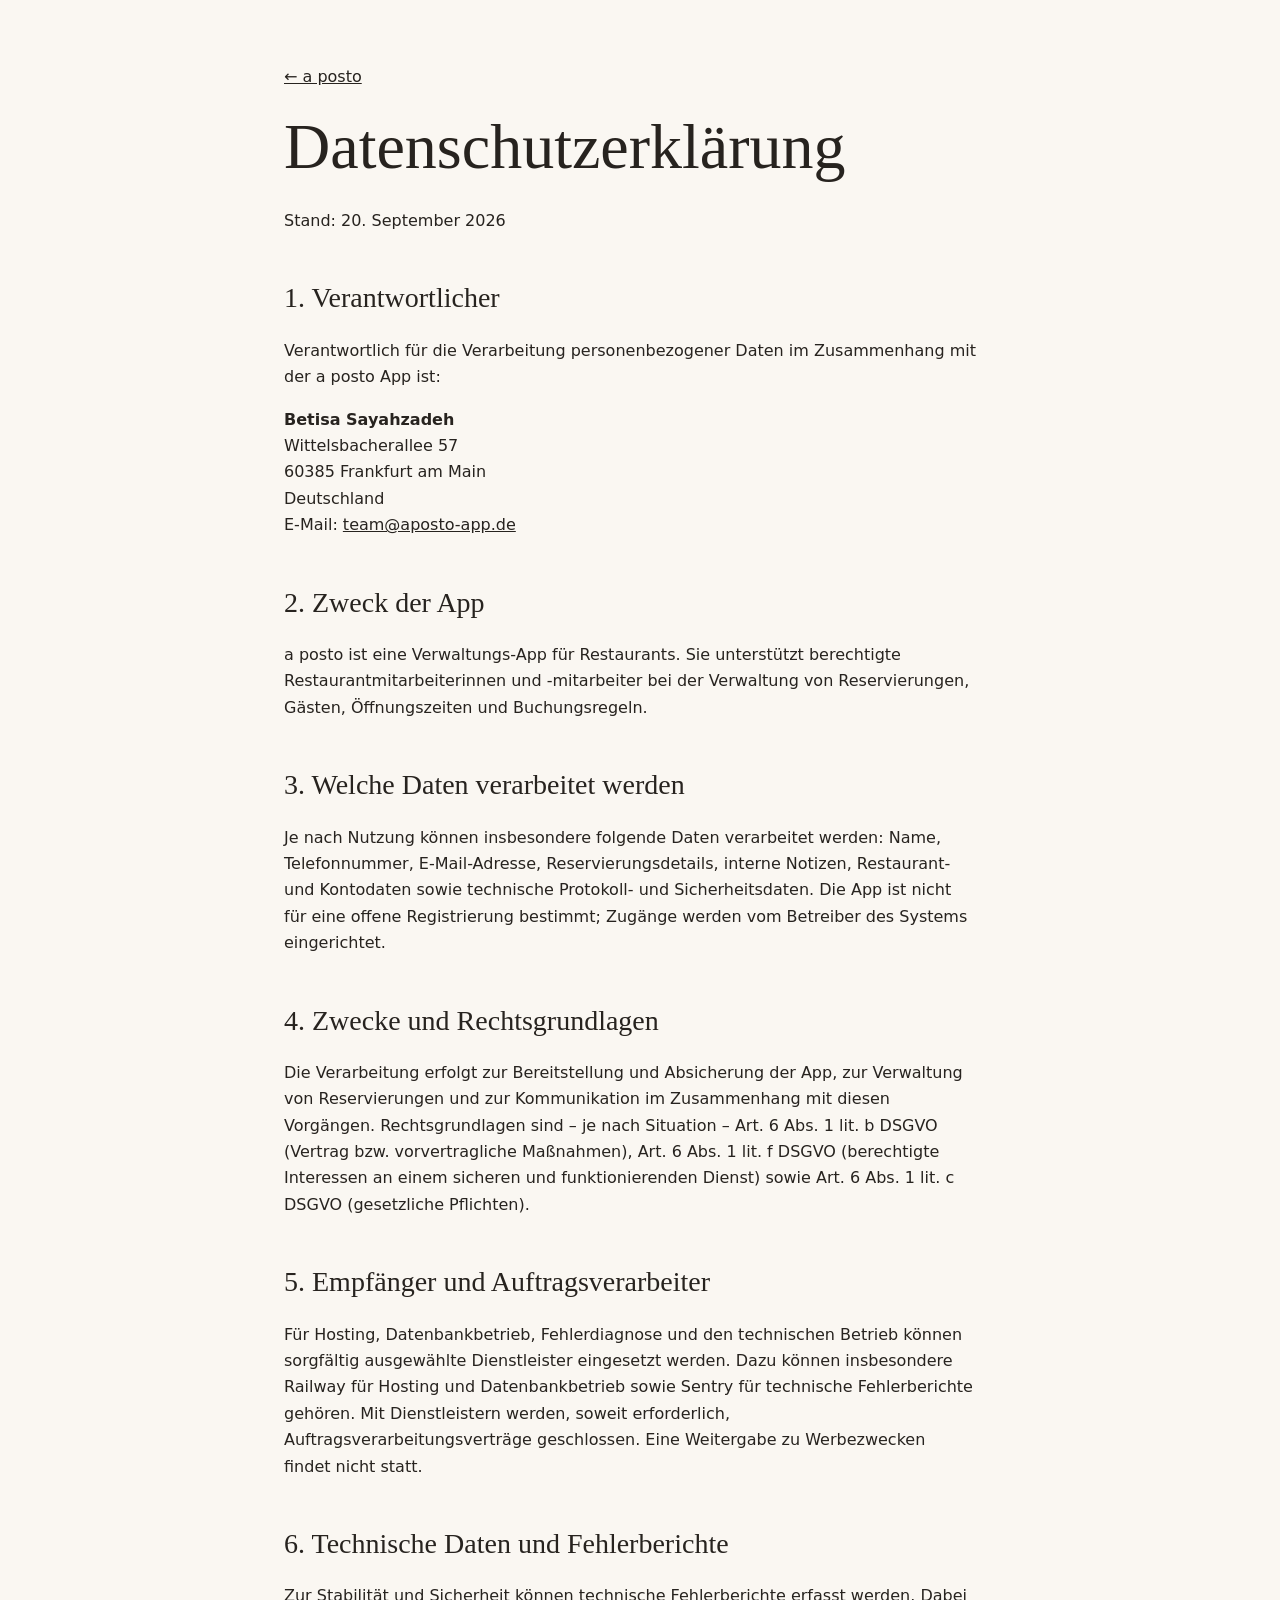
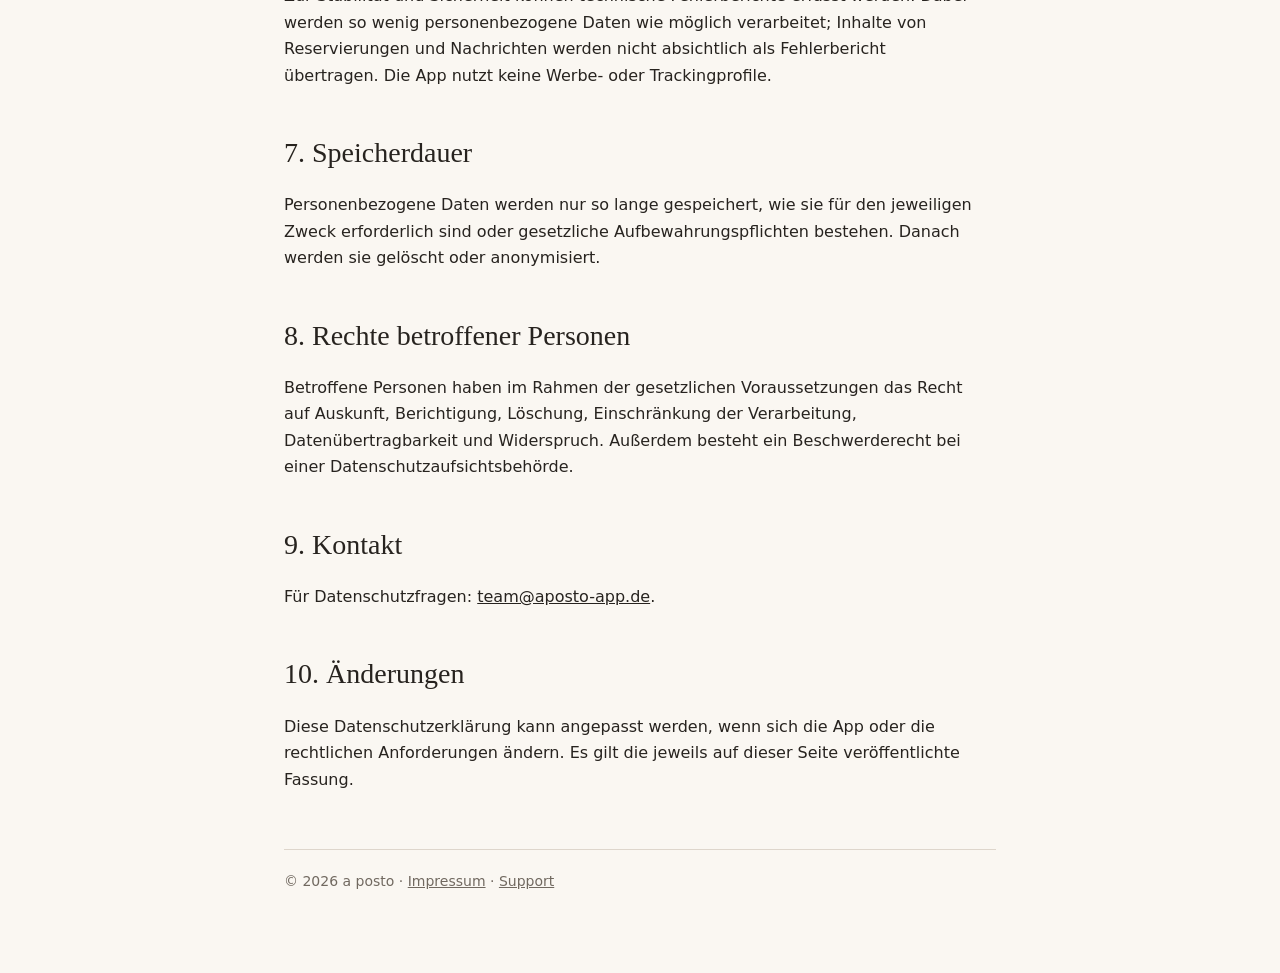
==== datenschutz.html @ 0df250d0 "Add legal pages for GitHub Pages" ====
<!doctype html>
<html lang="de"><head><meta charset="utf-8"><meta name="viewport" content="width=device-width, initial-scale=1"><title>Datenschutzerklärung – a posto</title><link rel="stylesheet" href="style.css"></head><body><main>
<p><a href="index.html">← a posto</a></p><h1>Datenschutzerklärung</h1>
<p>Stand: 20. September 2026</p>
<h2>1. Verantwortlicher</h2>
<p>Verantwortlich für die Verarbeitung personenbezogener Daten im Zusammenhang mit der a posto App ist:</p>
<p><strong>Betisa Sayahzadeh</strong><br>Wittelsbacherallee 57<br>60385 Frankfurt am Main<br>Deutschland<br>E-Mail: <a href="mailto:team@aposto-app.de">team@aposto-app.de</a></p>
<h2>2. Zweck der App</h2>
<p>a posto ist eine Verwaltungs-App für Restaurants. Sie unterstützt berechtigte Restaurantmitarbeiterinnen und -mitarbeiter bei der Verwaltung von Reservierungen, Gästen, Öffnungszeiten und Buchungsregeln.</p>
<h2>3. Welche Daten verarbeitet werden</h2>
<p>Je nach Nutzung können insbesondere folgende Daten verarbeitet werden: Name, Telefonnummer, E-Mail-Adresse, Reservierungsdetails, interne Notizen, Restaurant- und Kontodaten sowie technische Protokoll- und Sicherheitsdaten. Die App ist nicht für eine offene Registrierung bestimmt; Zugänge werden vom Betreiber des Systems eingerichtet.</p>
<h2>4. Zwecke und Rechtsgrundlagen</h2>
<p>Die Verarbeitung erfolgt zur Bereitstellung und Absicherung der App, zur Verwaltung von Reservierungen und zur Kommunikation im Zusammenhang mit diesen Vorgängen. Rechtsgrundlagen sind – je nach Situation – Art. 6 Abs. 1 lit. b DSGVO (Vertrag bzw. vorvertragliche Maßnahmen), Art. 6 Abs. 1 lit. f DSGVO (berechtigte Interessen an einem sicheren und funktionierenden Dienst) sowie Art. 6 Abs. 1 lit. c DSGVO (gesetzliche Pflichten).</p>
<h2>5. Empfänger und Auftragsverarbeiter</h2>
<p>Für Hosting, Datenbankbetrieb, Fehlerdiagnose und den technischen Betrieb können sorgfältig ausgewählte Dienstleister eingesetzt werden. Dazu können insbesondere Railway für Hosting und Datenbankbetrieb sowie Sentry für technische Fehlerberichte gehören. Mit Dienstleistern werden, soweit erforderlich, Auftragsverarbeitungsverträge geschlossen. Eine Weitergabe zu Werbezwecken findet nicht statt.</p>
<h2>6. Technische Daten und Fehlerberichte</h2>
<p>Zur Stabilität und Sicherheit können technische Fehlerberichte erfasst werden. Dabei werden so wenig personenbezogene Daten wie möglich verarbeitet; Inhalte von Reservierungen und Nachrichten werden nicht absichtlich als Fehlerbericht übertragen. Die App nutzt keine Werbe- oder Trackingprofile.</p>
<h2>7. Speicherdauer</h2>
<p>Personenbezogene Daten werden nur so lange gespeichert, wie sie für den jeweiligen Zweck erforderlich sind oder gesetzliche Aufbewahrungspflichten bestehen. Danach werden sie gelöscht oder anonymisiert.</p>
<h2>8. Rechte betroffener Personen</h2>
<p>Betroffene Personen haben im Rahmen der gesetzlichen Voraussetzungen das Recht auf Auskunft, Berichtigung, Löschung, Einschränkung der Verarbeitung, Datenübertragbarkeit und Widerspruch. Außerdem besteht ein Beschwerderecht bei einer Datenschutzaufsichtsbehörde.</p>
<h2>9. Kontakt</h2>
<p>Für Datenschutzfragen: <a href="mailto:team@aposto-app.de">team@aposto-app.de</a>.</p>
<h2>10. Änderungen</h2>
<p>Diese Datenschutzerklärung kann angepasst werden, wenn sich die App oder die rechtlichen Anforderungen ändern. Es gilt die jeweils auf dieser Seite veröffentlichte Fassung.</p>
<footer>© 2026 a posto · <a href="impressum.html">Impressum</a> · <a href="support.html">Support</a></footer>
</main></body></html>
---- style.css ----
:root { color-scheme: light; --ink:#27231f; --muted:#716960; --paper:#faf7f2; --line:#ded6cc; }
* { box-sizing:border-box; }
body { margin:0; background:var(--paper); color:var(--ink); font:16px/1.65 system-ui,-apple-system,BlinkMacSystemFont,"Segoe UI",sans-serif; }
main { max-width:760px; margin:0 auto; padding:48px 24px 80px; }
h1,h2 { font-family:Georgia,serif; font-weight:500; line-height:1.15; } h1 { font-size:clamp(38px,7vw,64px); margin:20px 0 24px; } h2 { font-size:28px; margin-top:48px; }
p { max-width:68ch; } a { color:inherit; } footer { border-top:1px solid var(--line); margin-top:56px; padding-top:20px; color:var(--muted); font-size:14px; }
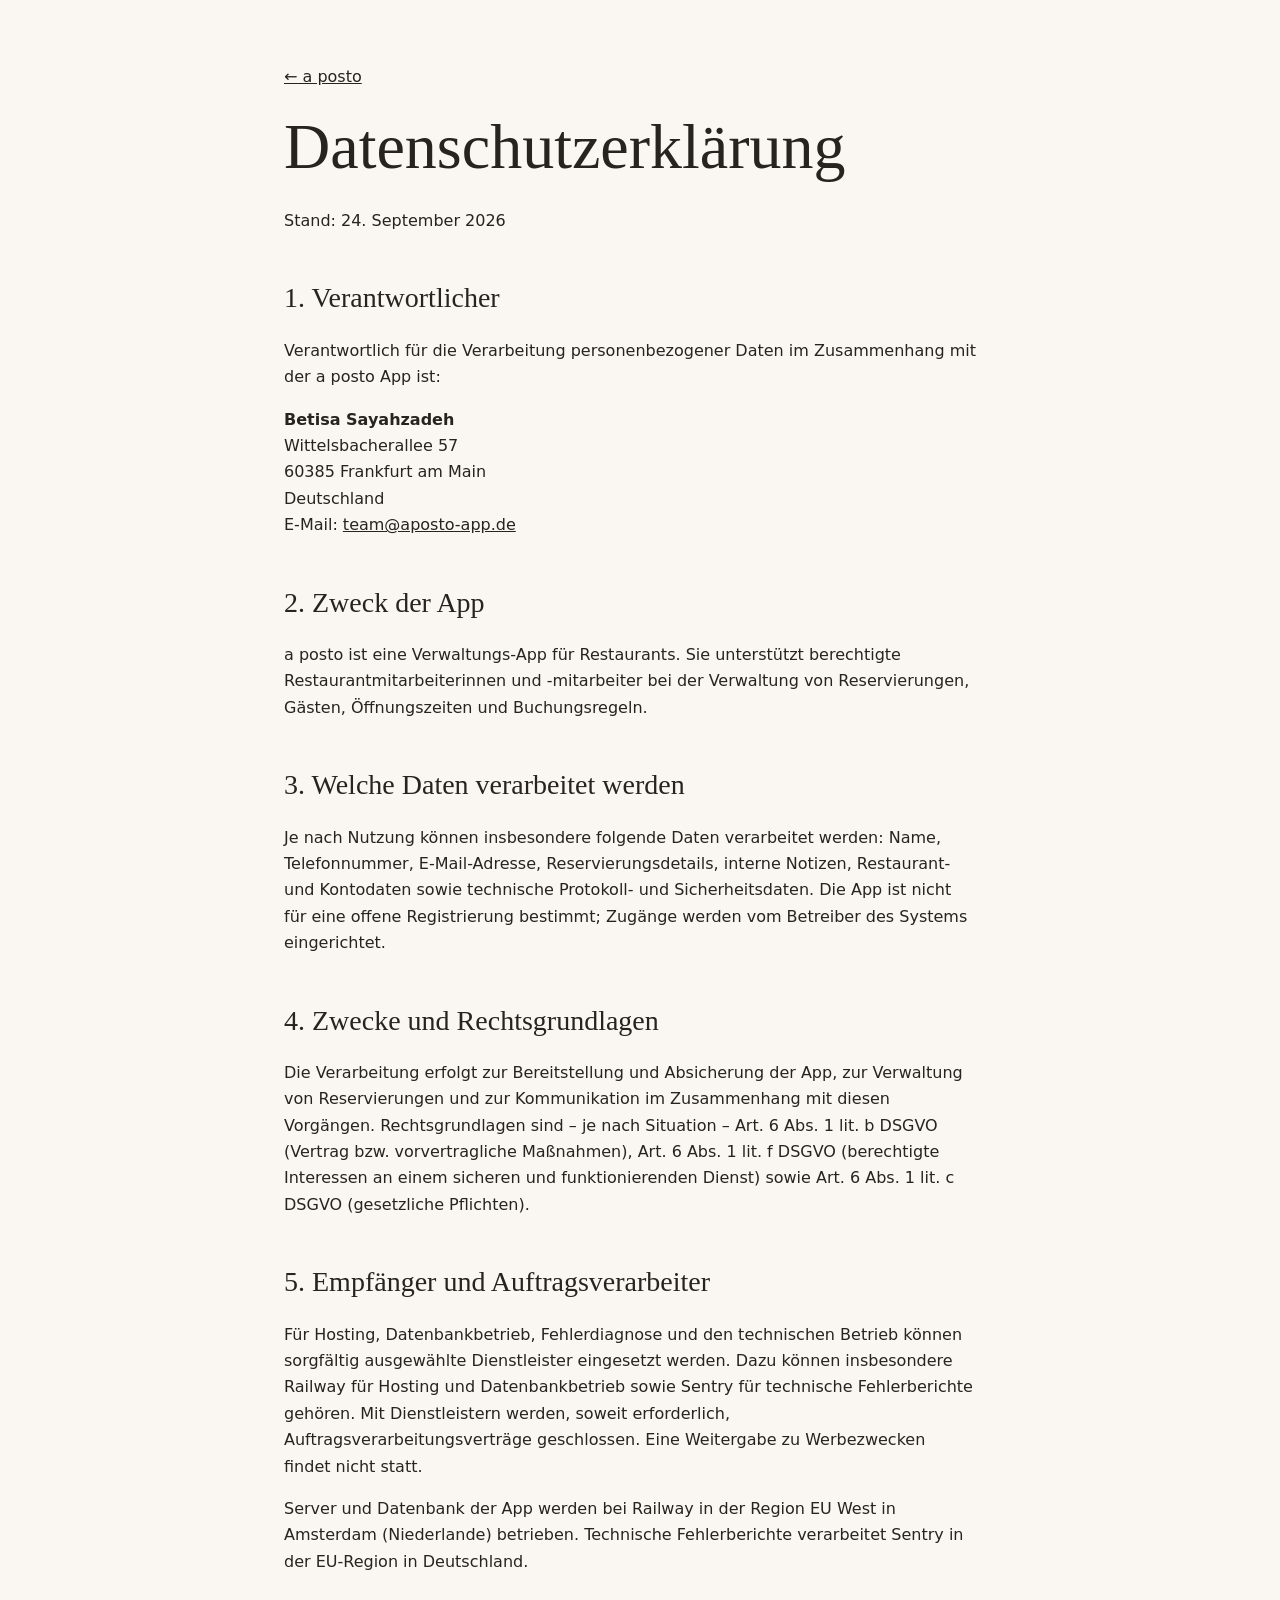
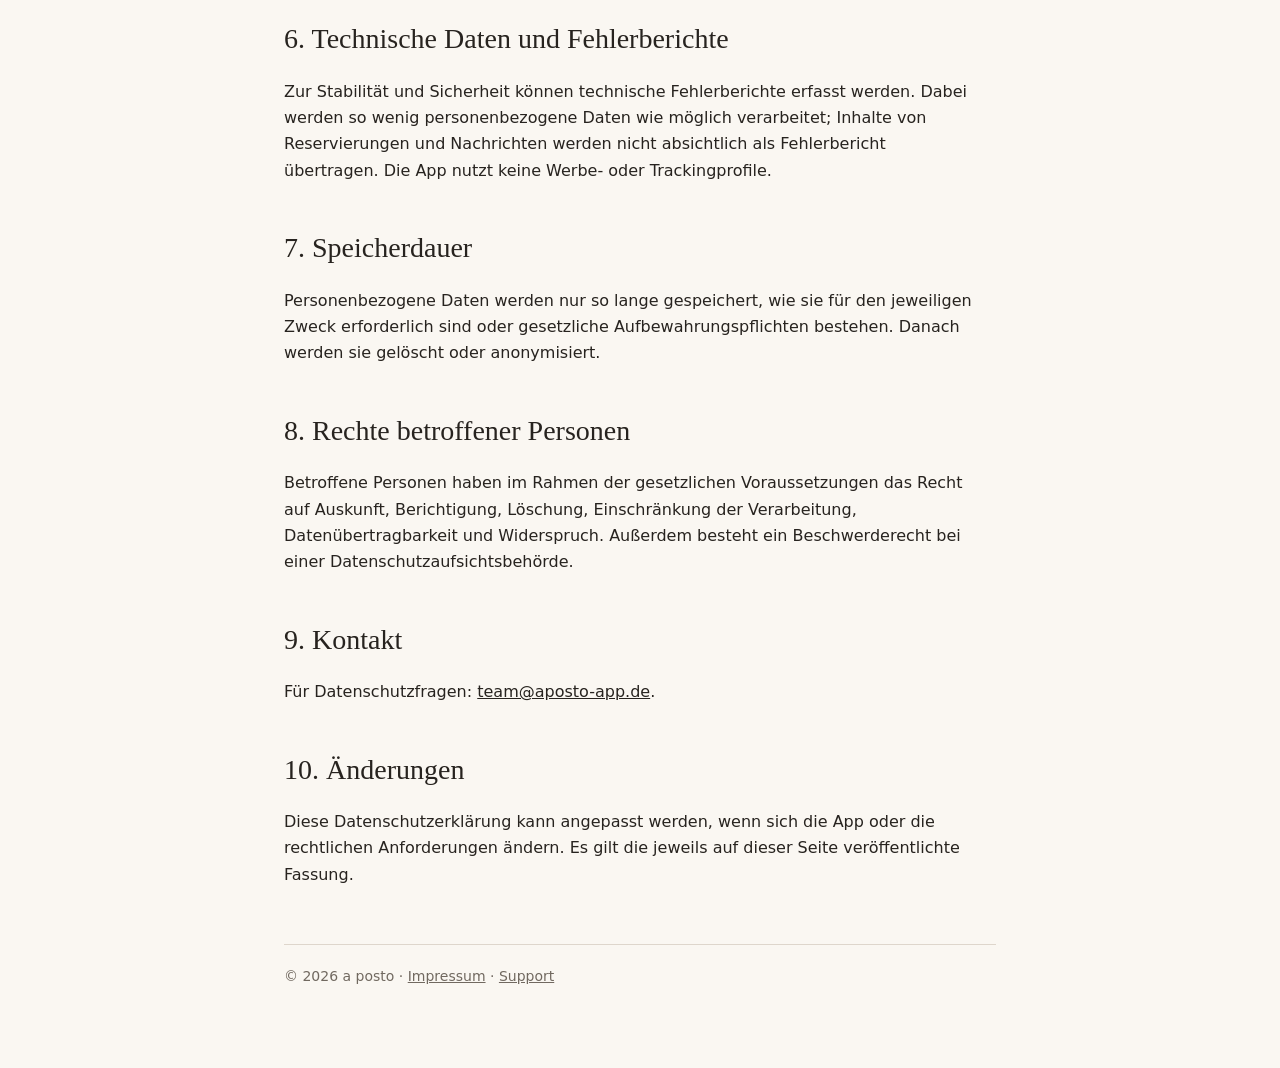
==== commit d618f6e6: "Datenschutz: Standort der Server (EU West, Amsterdam) und von Sentry (EU) Co-Authored-By: Claude Opu" ====
--- a/datenschutz.html
+++ b/datenschutz.html
@@ -1,7 +1,7 @@
 <!doctype html>
 <html lang="de"><head><meta charset="utf-8"><meta name="viewport" content="width=device-width, initial-scale=1"><title>Datenschutzerklärung – a posto</title><link rel="stylesheet" href="style.css"></head><body><main>
 <p><a href="index.html">← a posto</a></p><h1>Datenschutzerklärung</h1>
-<p>Stand: 20. September 2026</p>
+<p>Stand: 24. September 2026</p>
 <h2>1. Verantwortlicher</h2>
 <p>Verantwortlich für die Verarbeitung personenbezogener Daten im Zusammenhang mit der a posto App ist:</p>
 <p><strong>Betisa Sayahzadeh</strong><br>Wittelsbacherallee 57<br>60385 Frankfurt am Main<br>Deutschland<br>E-Mail: <a href="mailto:team@aposto-app.de">team@aposto-app.de</a></p>
@@ -13,6 +13,7 @@
 <p>Die Verarbeitung erfolgt zur Bereitstellung und Absicherung der App, zur Verwaltung von Reservierungen und zur Kommunikation im Zusammenhang mit diesen Vorgängen. Rechtsgrundlagen sind – je nach Situation – Art. 6 Abs. 1 lit. b DSGVO (Vertrag bzw. vorvertragliche Maßnahmen), Art. 6 Abs. 1 lit. f DSGVO (berechtigte Interessen an einem sicheren und funktionierenden Dienst) sowie Art. 6 Abs. 1 lit. c DSGVO (gesetzliche Pflichten).</p>
 <h2>5. Empfänger und Auftragsverarbeiter</h2>
 <p>Für Hosting, Datenbankbetrieb, Fehlerdiagnose und den technischen Betrieb können sorgfältig ausgewählte Dienstleister eingesetzt werden. Dazu können insbesondere Railway für Hosting und Datenbankbetrieb sowie Sentry für technische Fehlerberichte gehören. Mit Dienstleistern werden, soweit erforderlich, Auftragsverarbeitungsverträge geschlossen. Eine Weitergabe zu Werbezwecken findet nicht statt.</p>
+<p>Server und Datenbank der App werden bei Railway in der Region EU West in Amsterdam (Niederlande) betrieben. Technische Fehlerberichte verarbeitet Sentry in der EU-Region in Deutschland.</p>
 <h2>6. Technische Daten und Fehlerberichte</h2>
 <p>Zur Stabilität und Sicherheit können technische Fehlerberichte erfasst werden. Dabei werden so wenig personenbezogene Daten wie möglich verarbeitet; Inhalte von Reservierungen und Nachrichten werden nicht absichtlich als Fehlerbericht übertragen. Die App nutzt keine Werbe- oder Trackingprofile.</p>
 <h2>7. Speicherdauer</h2>
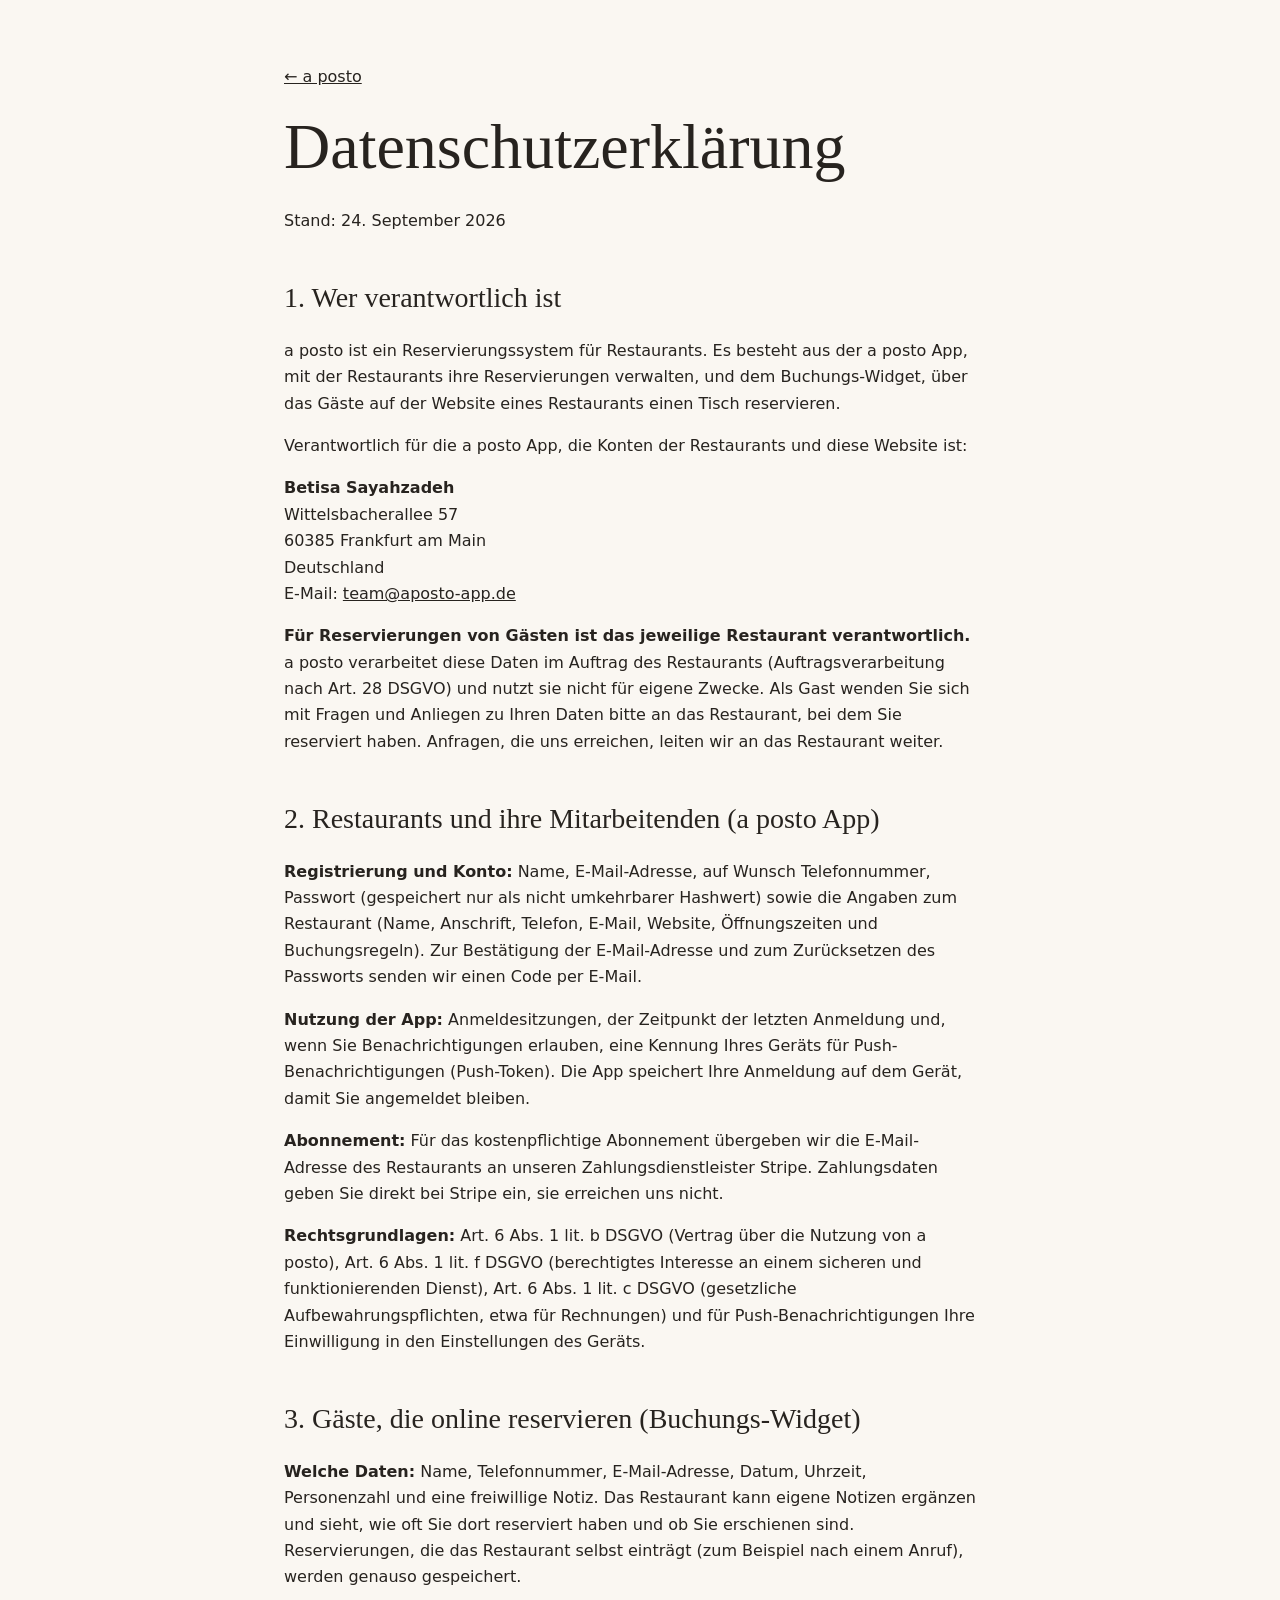
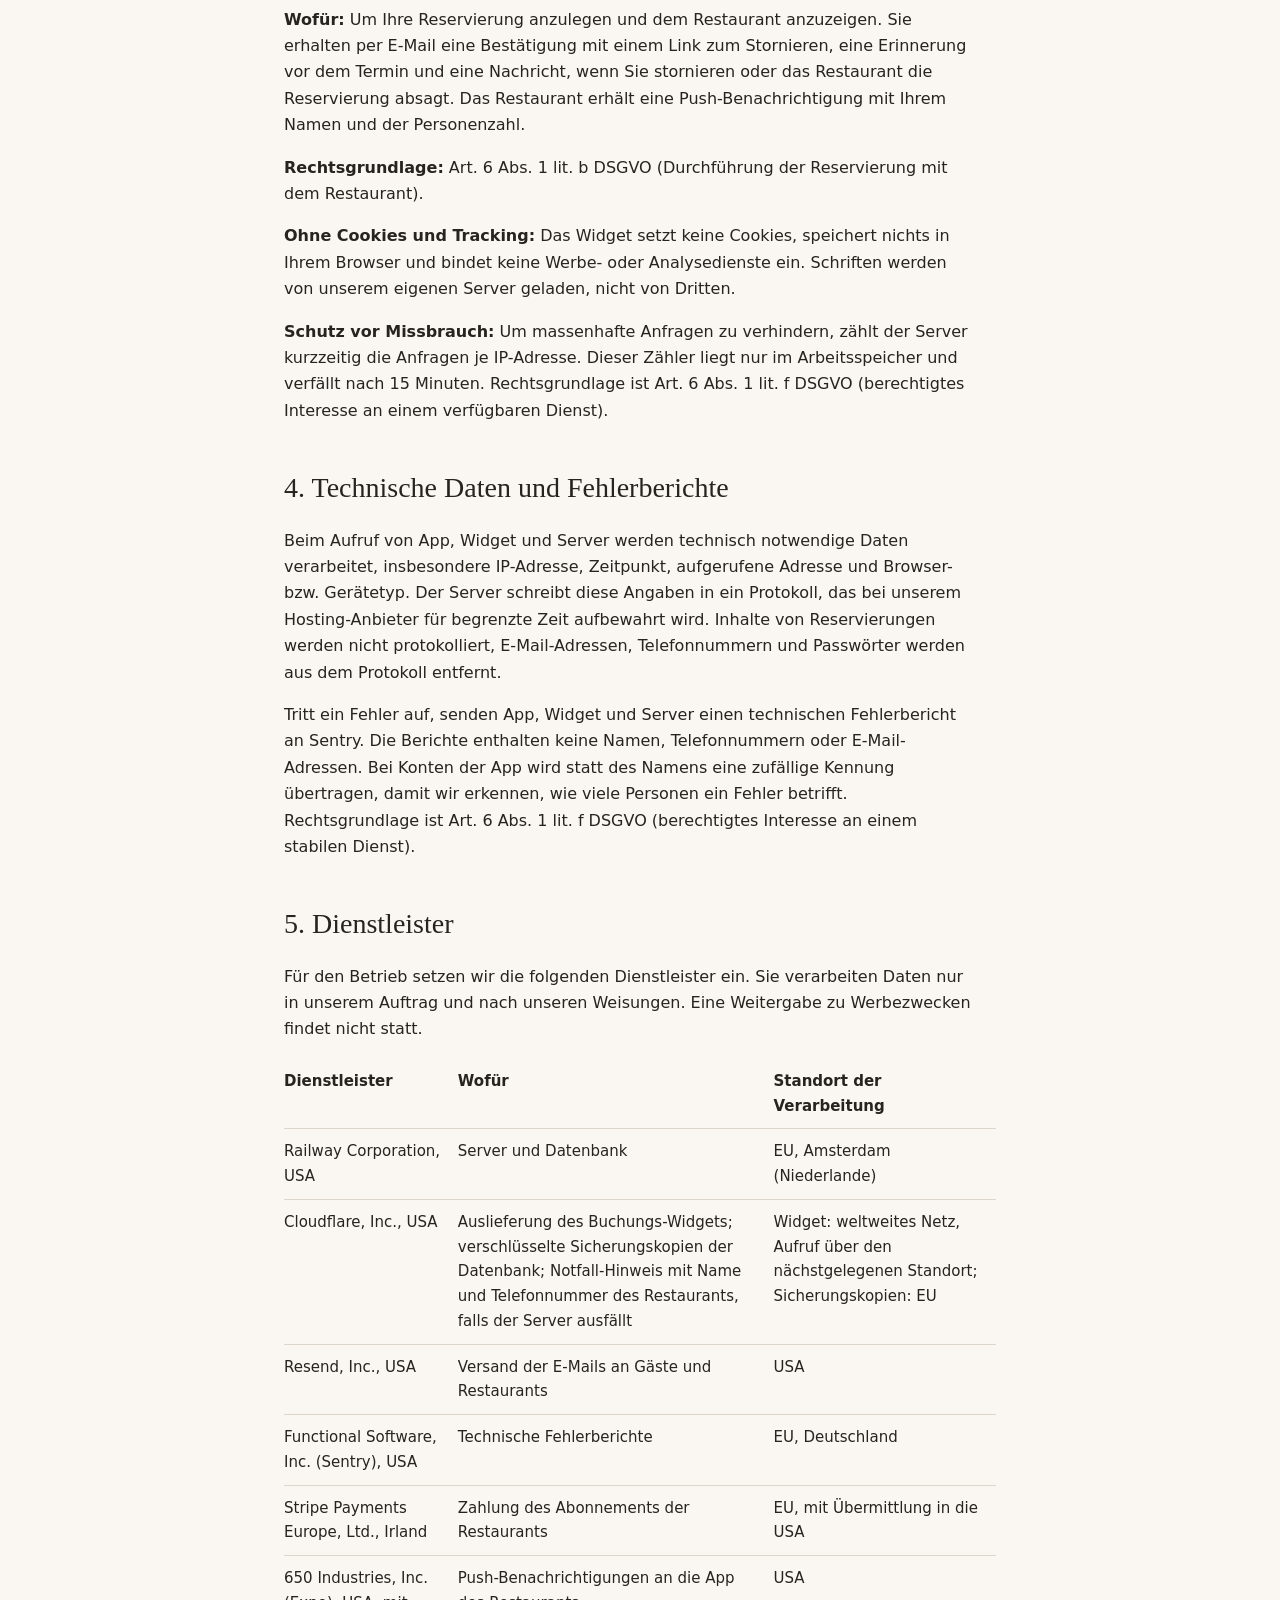
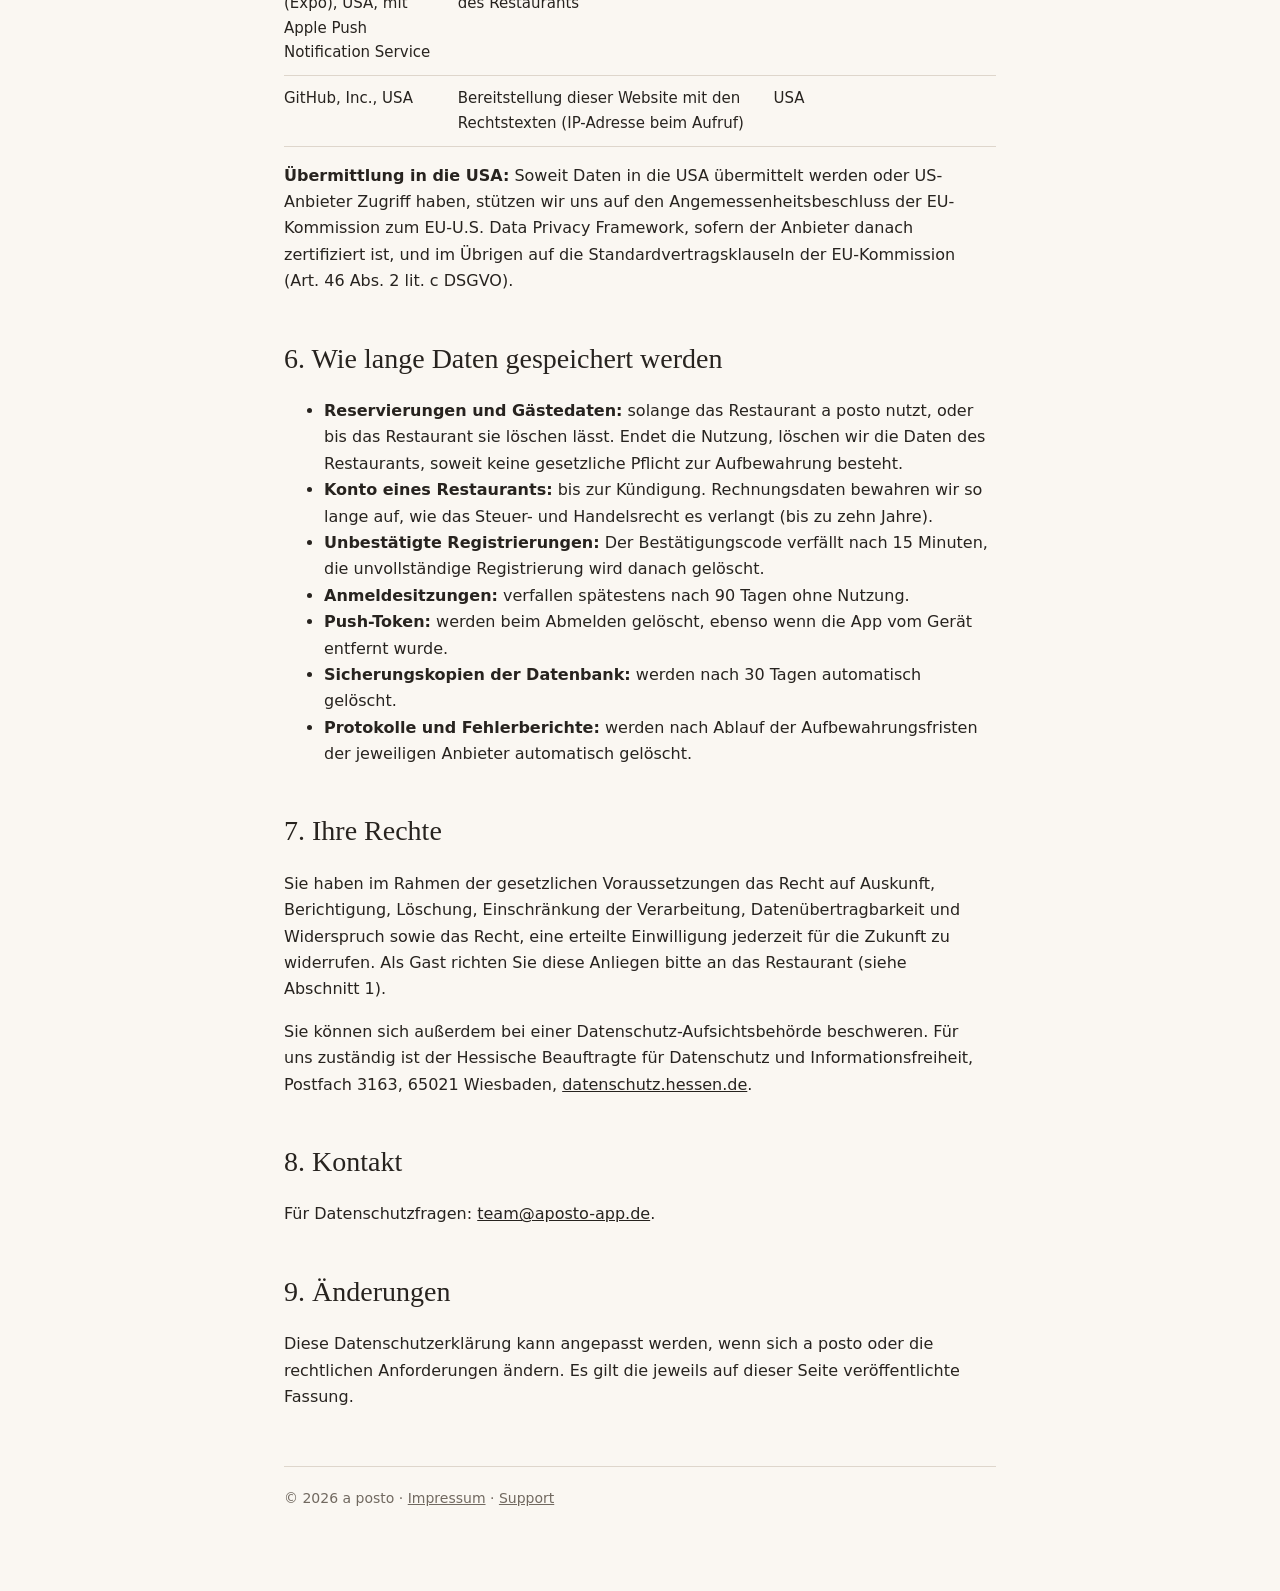
==== commit 17998371: "Datenschutz: Widget und Gäste, alle Dienstleister, Rollen, ehrliche Speicherdauer (F31) Entwurf, noc" ====
--- a/datenschutz.html
+++ b/datenschutz.html
@@ -2,27 +2,65 @@
 <html lang="de"><head><meta charset="utf-8"><meta name="viewport" content="width=device-width, initial-scale=1"><title>Datenschutzerklärung – a posto</title><link rel="stylesheet" href="style.css"></head><body><main>
 <p><a href="index.html">← a posto</a></p><h1>Datenschutzerklärung</h1>
 <p>Stand: 24. September 2026</p>
-<h2>1. Verantwortlicher</h2>
-<p>Verantwortlich für die Verarbeitung personenbezogener Daten im Zusammenhang mit der a posto App ist:</p>
+
+<h2>1. Wer verantwortlich ist</h2>
+<p>a posto ist ein Reservierungssystem für Restaurants. Es besteht aus der a posto App, mit der Restaurants ihre Reservierungen verwalten, und dem Buchungs-Widget, über das Gäste auf der Website eines Restaurants einen Tisch reservieren.</p>
+<p>Verantwortlich für die a posto App, die Konten der Restaurants und diese Website ist:</p>
 <p><strong>Betisa Sayahzadeh</strong><br>Wittelsbacherallee 57<br>60385 Frankfurt am Main<br>Deutschland<br>E-Mail: <a href="mailto:team@aposto-app.de">team@aposto-app.de</a></p>
-<h2>2. Zweck der App</h2>
-<p>a posto ist eine Verwaltungs-App für Restaurants. Sie unterstützt berechtigte Restaurantmitarbeiterinnen und -mitarbeiter bei der Verwaltung von Reservierungen, Gästen, Öffnungszeiten und Buchungsregeln.</p>
-<h2>3. Welche Daten verarbeitet werden</h2>
-<p>Je nach Nutzung können insbesondere folgende Daten verarbeitet werden: Name, Telefonnummer, E-Mail-Adresse, Reservierungsdetails, interne Notizen, Restaurant- und Kontodaten sowie technische Protokoll- und Sicherheitsdaten. Die App ist nicht für eine offene Registrierung bestimmt; Zugänge werden vom Betreiber des Systems eingerichtet.</p>
-<h2>4. Zwecke und Rechtsgrundlagen</h2>
-<p>Die Verarbeitung erfolgt zur Bereitstellung und Absicherung der App, zur Verwaltung von Reservierungen und zur Kommunikation im Zusammenhang mit diesen Vorgängen. Rechtsgrundlagen sind – je nach Situation – Art. 6 Abs. 1 lit. b DSGVO (Vertrag bzw. vorvertragliche Maßnahmen), Art. 6 Abs. 1 lit. f DSGVO (berechtigte Interessen an einem sicheren und funktionierenden Dienst) sowie Art. 6 Abs. 1 lit. c DSGVO (gesetzliche Pflichten).</p>
-<h2>5. Empfänger und Auftragsverarbeiter</h2>
-<p>Für Hosting, Datenbankbetrieb, Fehlerdiagnose und den technischen Betrieb können sorgfältig ausgewählte Dienstleister eingesetzt werden. Dazu können insbesondere Railway für Hosting und Datenbankbetrieb sowie Sentry für technische Fehlerberichte gehören. Mit Dienstleistern werden, soweit erforderlich, Auftragsverarbeitungsverträge geschlossen. Eine Weitergabe zu Werbezwecken findet nicht statt.</p>
-<p>Server und Datenbank der App werden bei Railway in der Region EU West in Amsterdam (Niederlande) betrieben. Technische Fehlerberichte verarbeitet Sentry in der EU-Region in Deutschland.</p>
-<h2>6. Technische Daten und Fehlerberichte</h2>
-<p>Zur Stabilität und Sicherheit können technische Fehlerberichte erfasst werden. Dabei werden so wenig personenbezogene Daten wie möglich verarbeitet; Inhalte von Reservierungen und Nachrichten werden nicht absichtlich als Fehlerbericht übertragen. Die App nutzt keine Werbe- oder Trackingprofile.</p>
-<h2>7. Speicherdauer</h2>
-<p>Personenbezogene Daten werden nur so lange gespeichert, wie sie für den jeweiligen Zweck erforderlich sind oder gesetzliche Aufbewahrungspflichten bestehen. Danach werden sie gelöscht oder anonymisiert.</p>
-<h2>8. Rechte betroffener Personen</h2>
-<p>Betroffene Personen haben im Rahmen der gesetzlichen Voraussetzungen das Recht auf Auskunft, Berichtigung, Löschung, Einschränkung der Verarbeitung, Datenübertragbarkeit und Widerspruch. Außerdem besteht ein Beschwerderecht bei einer Datenschutzaufsichtsbehörde.</p>
-<h2>9. Kontakt</h2>
+<p><strong>Für Reservierungen von Gästen ist das jeweilige Restaurant verantwortlich.</strong> a posto verarbeitet diese Daten im Auftrag des Restaurants (Auftragsverarbeitung nach Art. 28 DSGVO) und nutzt sie nicht für eigene Zwecke. Als Gast wenden Sie sich mit Fragen und Anliegen zu Ihren Daten bitte an das Restaurant, bei dem Sie reserviert haben. Anfragen, die uns erreichen, leiten wir an das Restaurant weiter.</p>
+
+<h2>2. Restaurants und ihre Mitarbeitenden (a posto App)</h2>
+<p><strong>Registrierung und Konto:</strong> Name, E-Mail-Adresse, auf Wunsch Telefonnummer, Passwort (gespeichert nur als nicht umkehrbarer Hashwert) sowie die Angaben zum Restaurant (Name, Anschrift, Telefon, E-Mail, Website, Öffnungszeiten und Buchungsregeln). Zur Bestätigung der E-Mail-Adresse und zum Zurücksetzen des Passworts senden wir einen Code per E-Mail.</p>
+<p><strong>Nutzung der App:</strong> Anmeldesitzungen, der Zeitpunkt der letzten Anmeldung und, wenn Sie Benachrichtigungen erlauben, eine Kennung Ihres Geräts für Push-Benachrichtigungen (Push-Token). Die App speichert Ihre Anmeldung auf dem Gerät, damit Sie angemeldet bleiben.</p>
+<p><strong>Abonnement:</strong> Für das kostenpflichtige Abonnement übergeben wir die E-Mail-Adresse des Restaurants an unseren Zahlungsdienstleister Stripe. Zahlungsdaten geben Sie direkt bei Stripe ein, sie erreichen uns nicht.</p>
+<p><strong>Rechtsgrundlagen:</strong> Art. 6 Abs. 1 lit. b DSGVO (Vertrag über die Nutzung von a posto), Art. 6 Abs. 1 lit. f DSGVO (berechtigtes Interesse an einem sicheren und funktionierenden Dienst), Art. 6 Abs. 1 lit. c DSGVO (gesetzliche Aufbewahrungspflichten, etwa für Rechnungen) und für Push-Benachrichtigungen Ihre Einwilligung in den Einstellungen des Geräts.</p>
+
+<h2>3. Gäste, die online reservieren (Buchungs-Widget)</h2>
+<p><strong>Welche Daten:</strong> Name, Telefonnummer, E-Mail-Adresse, Datum, Uhrzeit, Personenzahl und eine freiwillige Notiz. Das Restaurant kann eigene Notizen ergänzen und sieht, wie oft Sie dort reserviert haben und ob Sie erschienen sind. Reservierungen, die das Restaurant selbst einträgt (zum Beispiel nach einem Anruf), werden genauso gespeichert.</p>
+<p><strong>Wofür:</strong> Um Ihre Reservierung anzulegen und dem Restaurant anzuzeigen. Sie erhalten per E-Mail eine Bestätigung mit einem Link zum Stornieren, eine Erinnerung vor dem Termin und eine Nachricht, wenn Sie stornieren oder das Restaurant die Reservierung absagt. Das Restaurant erhält eine Push-Benachrichtigung mit Ihrem Namen und der Personenzahl.</p>
+<p><strong>Rechtsgrundlage:</strong> Art. 6 Abs. 1 lit. b DSGVO (Durchführung der Reservierung mit dem Restaurant).</p>
+<p><strong>Ohne Cookies und Tracking:</strong> Das Widget setzt keine Cookies, speichert nichts in Ihrem Browser und bindet keine Werbe- oder Analysedienste ein. Schriften werden von unserem eigenen Server geladen, nicht von Dritten.</p>
+<p><strong>Schutz vor Missbrauch:</strong> Um massenhafte Anfragen zu verhindern, zählt der Server kurzzeitig die Anfragen je IP-Adresse. Dieser Zähler liegt nur im Arbeitsspeicher und verfällt nach 15 Minuten. Rechtsgrundlage ist Art. 6 Abs. 1 lit. f DSGVO (berechtigtes Interesse an einem verfügbaren Dienst).</p>
+
+<h2>4. Technische Daten und Fehlerberichte</h2>
+<p>Beim Aufruf von App, Widget und Server werden technisch notwendige Daten verarbeitet, insbesondere IP-Adresse, Zeitpunkt, aufgerufene Adresse und Browser- bzw. Gerätetyp. Der Server schreibt diese Angaben in ein Protokoll, das bei unserem Hosting-Anbieter für begrenzte Zeit aufbewahrt wird. Inhalte von Reservierungen werden nicht protokolliert, E-Mail-Adressen, Telefonnummern und Passwörter werden aus dem Protokoll entfernt.</p>
+<p>Tritt ein Fehler auf, senden App, Widget und Server einen technischen Fehlerbericht an Sentry. Die Berichte enthalten keine Namen, Telefonnummern oder E-Mail-Adressen. Bei Konten der App wird statt des Namens eine zufällige Kennung übertragen, damit wir erkennen, wie viele Personen ein Fehler betrifft. Rechtsgrundlage ist Art. 6 Abs. 1 lit. f DSGVO (berechtigtes Interesse an einem stabilen Dienst).</p>
+
+<h2>5. Dienstleister</h2>
+<p>Für den Betrieb setzen wir die folgenden Dienstleister ein. Sie verarbeiten Daten nur in unserem Auftrag und nach unseren Weisungen. Eine Weitergabe zu Werbezwecken findet nicht statt.</p>
+<table>
+<thead><tr><th>Dienstleister</th><th>Wofür</th><th>Standort der Verarbeitung</th></tr></thead>
+<tbody>
+<tr><td>Railway Corporation, USA</td><td>Server und Datenbank</td><td>EU, Amsterdam (Niederlande)</td></tr>
+<tr><td>Cloudflare, Inc., USA</td><td>Auslieferung des Buchungs-Widgets; verschlüsselte Sicherungskopien der Datenbank; Notfall-Hinweis mit Name und Telefonnummer des Restaurants, falls der Server ausfällt</td><td>Widget: weltweites Netz, Aufruf über den nächstgelegenen Standort; Sicherungskopien: EU</td></tr>
+<tr><td>Resend, Inc., USA</td><td>Versand der E-Mails an Gäste und Restaurants</td><td>USA</td></tr>
+<tr><td>Functional Software, Inc. (Sentry), USA</td><td>Technische Fehlerberichte</td><td>EU, Deutschland</td></tr>
+<tr><td>Stripe Payments Europe, Ltd., Irland</td><td>Zahlung des Abonnements der Restaurants</td><td>EU, mit Übermittlung in die USA</td></tr>
+<tr><td>650 Industries, Inc. (Expo), USA, mit Apple Push Notification Service</td><td>Push-Benachrichtigungen an die App des Restaurants</td><td>USA</td></tr>
+<tr><td>GitHub, Inc., USA</td><td>Bereitstellung dieser Website mit den Rechtstexten (IP-Adresse beim Aufruf)</td><td>USA</td></tr>
+</tbody>
+</table>
+<p><strong>Übermittlung in die USA:</strong> Soweit Daten in die USA übermittelt werden oder US-Anbieter Zugriff haben, stützen wir uns auf den Angemessenheitsbeschluss der EU-Kommission zum EU-U.S. Data Privacy Framework, sofern der Anbieter danach zertifiziert ist, und im Übrigen auf die Standardvertragsklauseln der EU-Kommission (Art. 46 Abs. 2 lit. c DSGVO).</p>
+
+<h2>6. Wie lange Daten gespeichert werden</h2>
+<ul>
+<li><strong>Reservierungen und Gästedaten:</strong> solange das Restaurant a posto nutzt, oder bis das Restaurant sie löschen lässt. Endet die Nutzung, löschen wir die Daten des Restaurants, soweit keine gesetzliche Pflicht zur Aufbewahrung besteht.</li>
+<li><strong>Konto eines Restaurants:</strong> bis zur Kündigung. Rechnungsdaten bewahren wir so lange auf, wie das Steuer- und Handelsrecht es verlangt (bis zu zehn Jahre).</li>
+<li><strong>Unbestätigte Registrierungen:</strong> Der Bestätigungscode verfällt nach 15 Minuten, die unvollständige Registrierung wird danach gelöscht.</li>
+<li><strong>Anmeldesitzungen:</strong> verfallen spätestens nach 90 Tagen ohne Nutzung.</li>
+<li><strong>Push-Token:</strong> werden beim Abmelden gelöscht, ebenso wenn die App vom Gerät entfernt wurde.</li>
+<li><strong>Sicherungskopien der Datenbank:</strong> werden nach 30 Tagen automatisch gelöscht.</li>
+<li><strong>Protokolle und Fehlerberichte:</strong> werden nach Ablauf der Aufbewahrungsfristen der jeweiligen Anbieter automatisch gelöscht.</li>
+</ul>
+
+<h2>7. Ihre Rechte</h2>
+<p>Sie haben im Rahmen der gesetzlichen Voraussetzungen das Recht auf Auskunft, Berichtigung, Löschung, Einschränkung der Verarbeitung, Datenübertragbarkeit und Widerspruch sowie das Recht, eine erteilte Einwilligung jederzeit für die Zukunft zu widerrufen. Als Gast richten Sie diese Anliegen bitte an das Restaurant (siehe Abschnitt 1).</p>
+<p>Sie können sich außerdem bei einer Datenschutz-Aufsichtsbehörde beschweren. Für uns zuständig ist der Hessische Beauftragte für Datenschutz und Informationsfreiheit, Postfach 3163, 65021 Wiesbaden, <a href="https://datenschutz.hessen.de">datenschutz.hessen.de</a>.</p>
+
+<h2>8. Kontakt</h2>
 <p>Für Datenschutzfragen: <a href="mailto:team@aposto-app.de">team@aposto-app.de</a>.</p>
-<h2>10. Änderungen</h2>
-<p>Diese Datenschutzerklärung kann angepasst werden, wenn sich die App oder die rechtlichen Anforderungen ändern. Es gilt die jeweils auf dieser Seite veröffentlichte Fassung.</p>
+
+<h2>9. Änderungen</h2>
+<p>Diese Datenschutzerklärung kann angepasst werden, wenn sich a posto oder die rechtlichen Anforderungen ändern. Es gilt die jeweils auf dieser Seite veröffentlichte Fassung.</p>
 <footer>© 2026 a posto · <a href="impressum.html">Impressum</a> · <a href="support.html">Support</a></footer>
 </main></body></html>
--- a/style.css
+++ b/style.css
@@ -4,3 +4,5 @@
 main { max-width:760px; margin:0 auto; padding:48px 24px 80px; }
 h1,h2 { font-family:Georgia,serif; font-weight:500; line-height:1.15; } h1 { font-size:clamp(38px,7vw,64px); margin:20px 0 24px; } h2 { font-size:28px; margin-top:48px; }
 p { max-width:68ch; } a { color:inherit; } footer { border-top:1px solid var(--line); margin-top:56px; padding-top:20px; color:var(--muted); font-size:14px; }
+table { width:100%; border-collapse:collapse; font-size:15px; margin:16px 0; } th,td { text-align:left; vertical-align:top; padding:10px 12px 10px 0; border-bottom:1px solid var(--line); } th { font-weight:600; }
+@media (max-width:600px) { table, thead, tbody, tr, th, td { display:block; } thead { display:none; } tr { border-bottom:1px solid var(--line); padding:10px 0; } td { border:0; padding:2px 0; } td:first-child { font-weight:600; } }
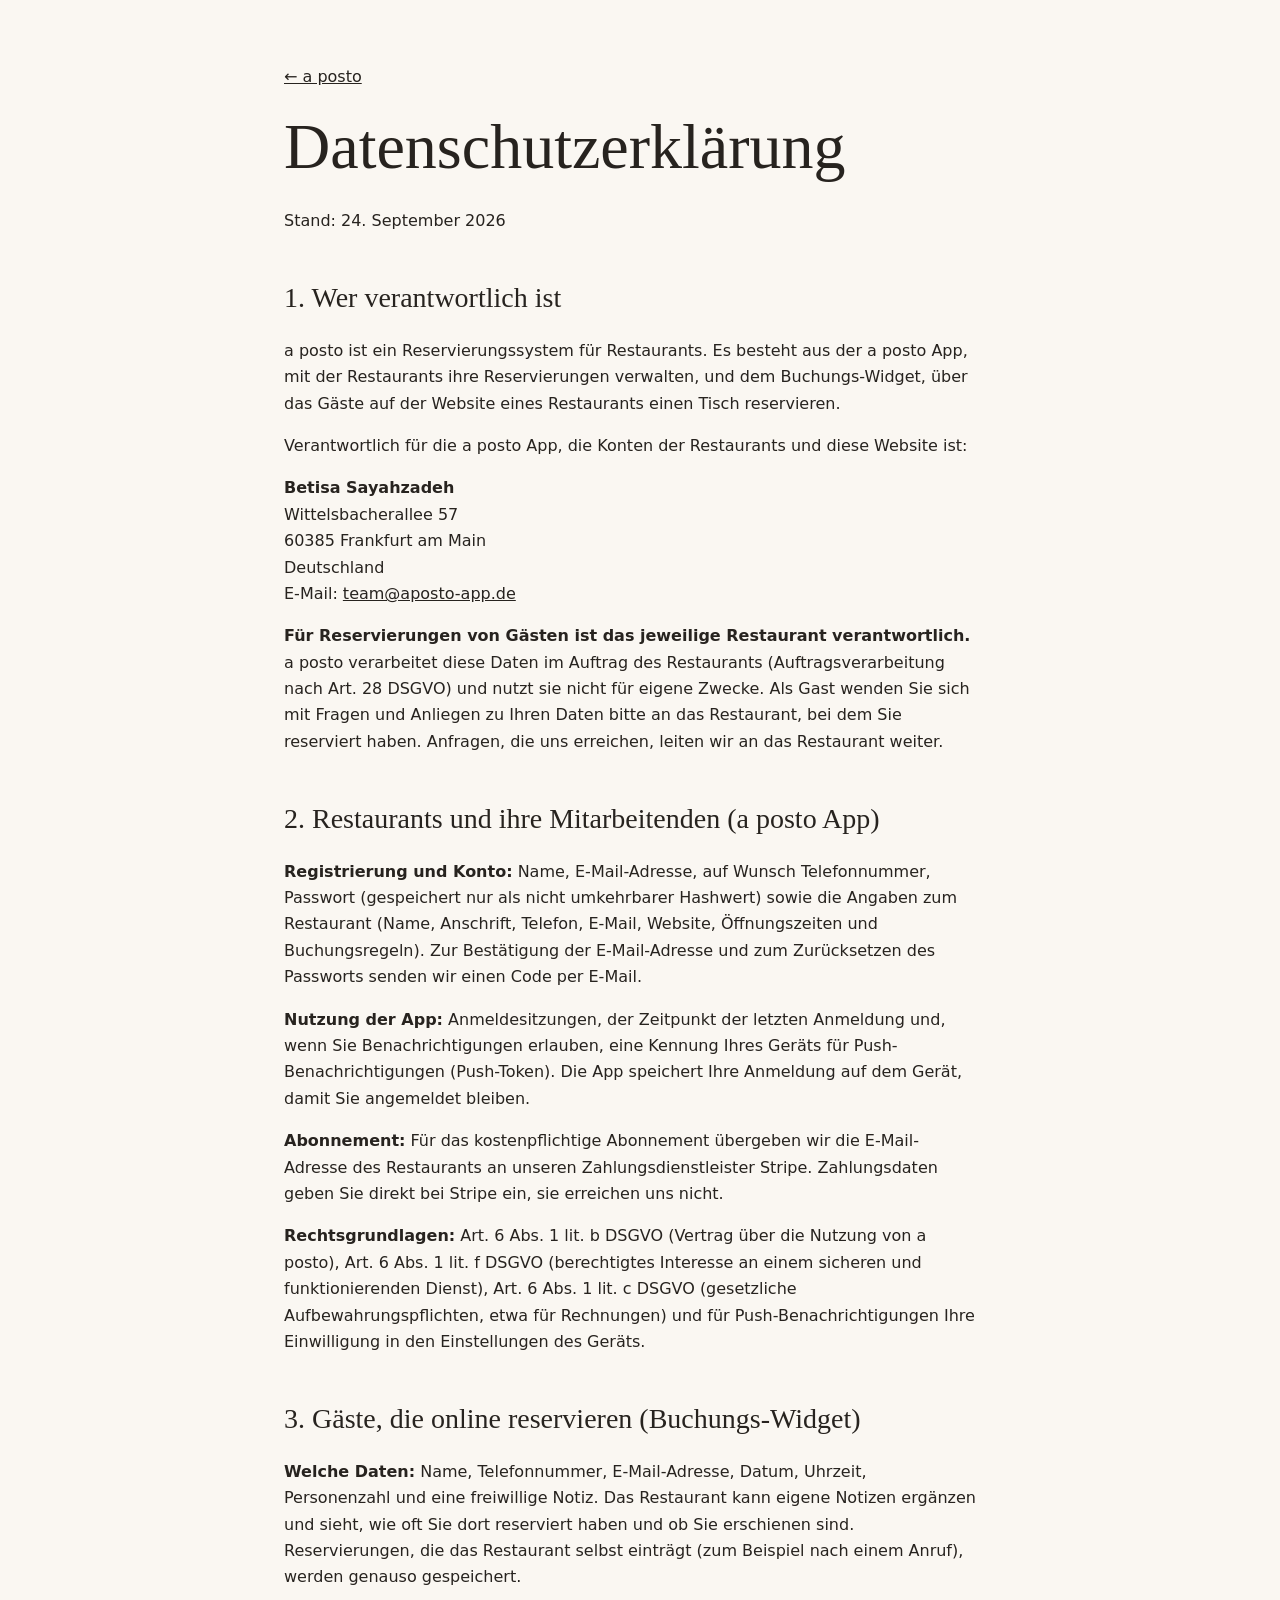
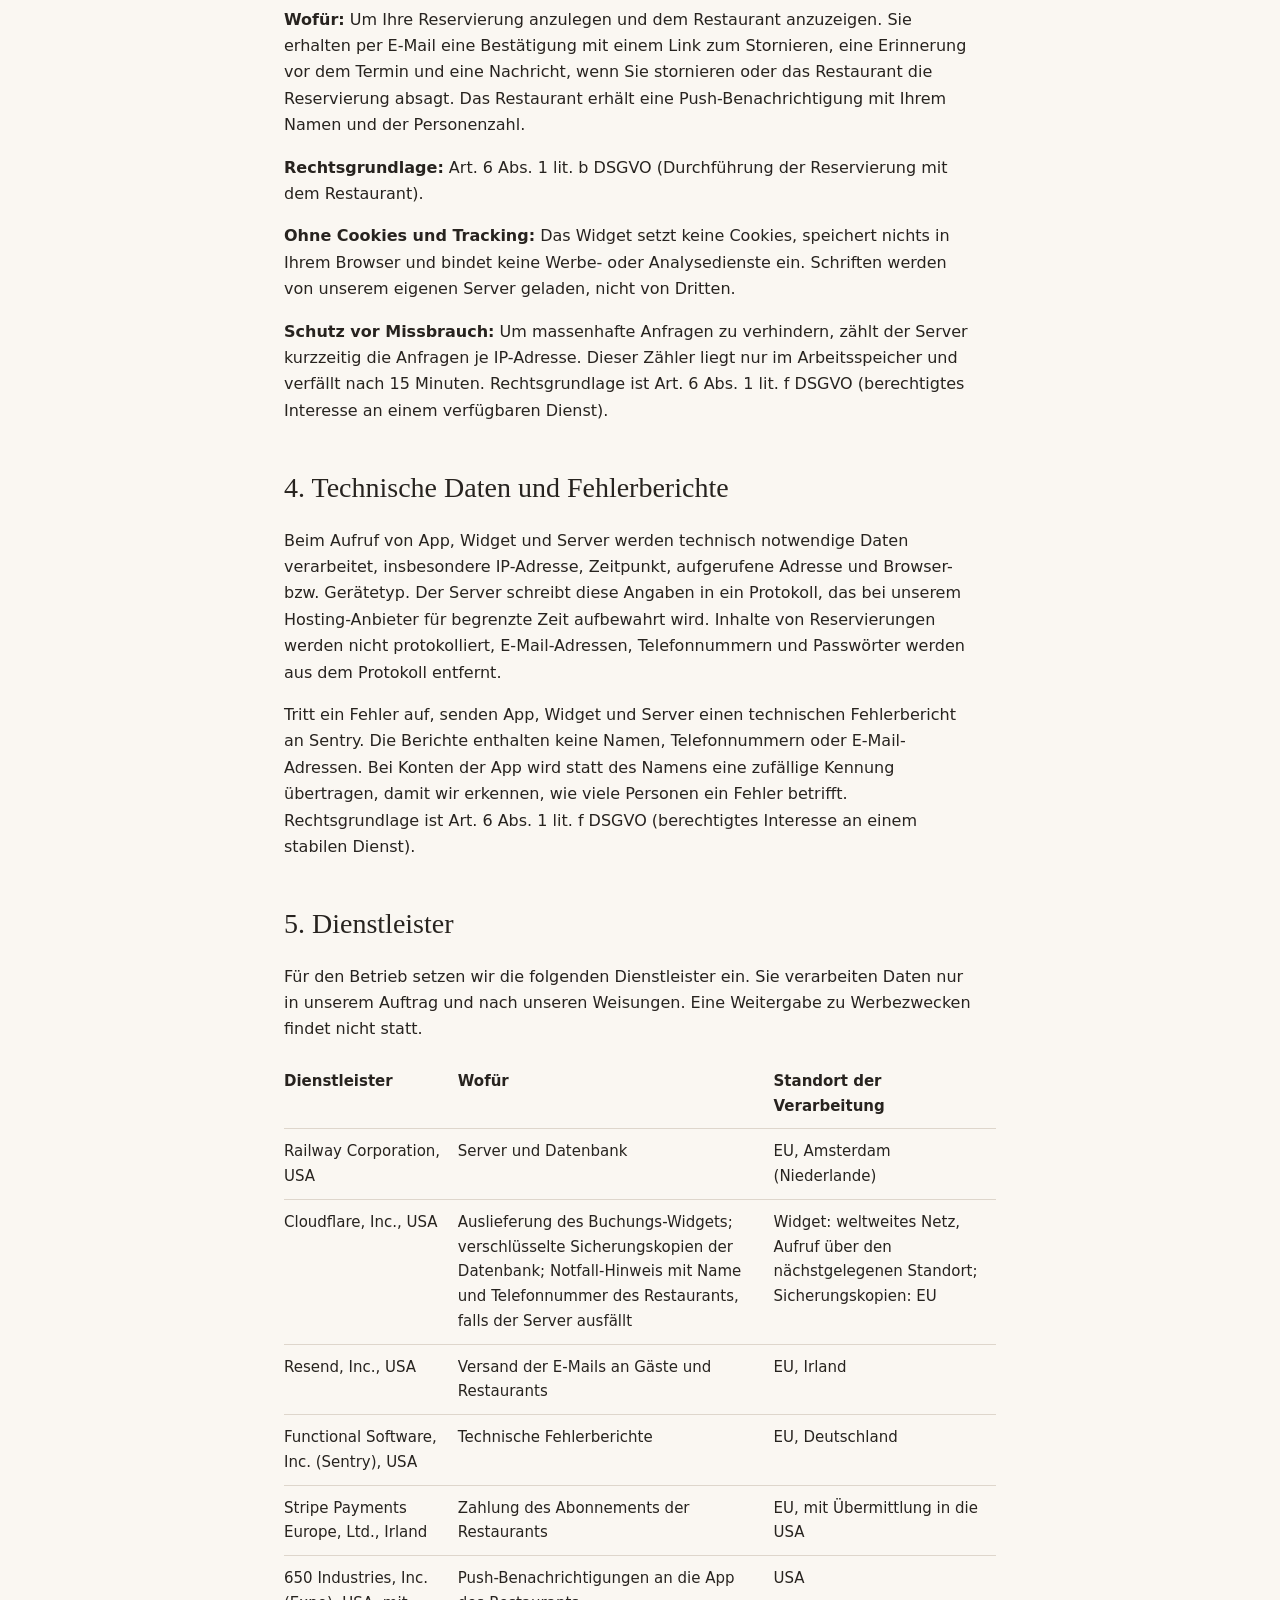
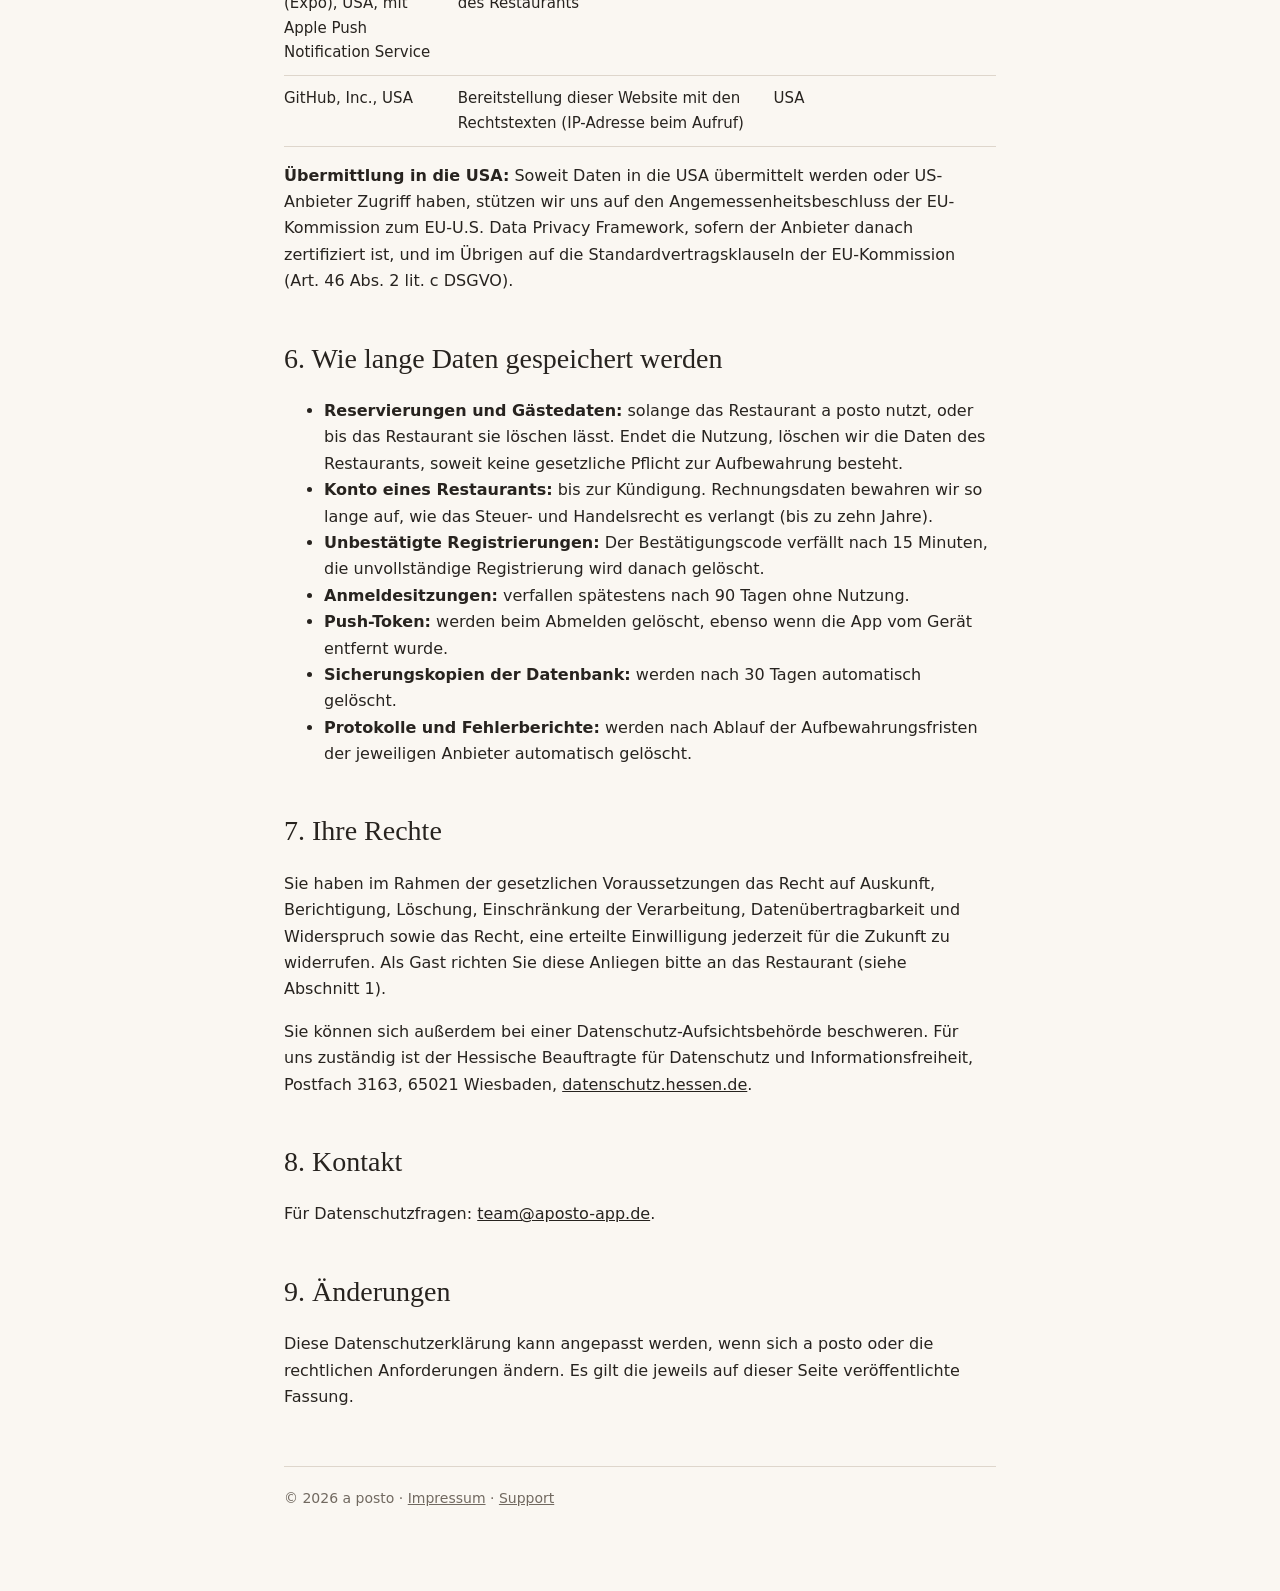
==== commit 7cd19beb: "Datenschutz: Resend verarbeitet in der EU (Irland) Co-Authored-By: Claude Opus 5.5 <noreply@anthropi" ====
--- a/datenschutz.html
+++ b/datenschutz.html
@@ -33,7 +33,7 @@
 <tbody>
 <tr><td>Railway Corporation, USA</td><td>Server und Datenbank</td><td>EU, Amsterdam (Niederlande)</td></tr>
 <tr><td>Cloudflare, Inc., USA</td><td>Auslieferung des Buchungs-Widgets; verschlüsselte Sicherungskopien der Datenbank; Notfall-Hinweis mit Name und Telefonnummer des Restaurants, falls der Server ausfällt</td><td>Widget: weltweites Netz, Aufruf über den nächstgelegenen Standort; Sicherungskopien: EU</td></tr>
-<tr><td>Resend, Inc., USA</td><td>Versand der E-Mails an Gäste und Restaurants</td><td>USA</td></tr>
+<tr><td>Resend, Inc., USA</td><td>Versand der E-Mails an Gäste und Restaurants</td><td>EU, Irland</td></tr>
 <tr><td>Functional Software, Inc. (Sentry), USA</td><td>Technische Fehlerberichte</td><td>EU, Deutschland</td></tr>
 <tr><td>Stripe Payments Europe, Ltd., Irland</td><td>Zahlung des Abonnements der Restaurants</td><td>EU, mit Übermittlung in die USA</td></tr>
 <tr><td>650 Industries, Inc. (Expo), USA, mit Apple Push Notification Service</td><td>Push-Benachrichtigungen an die App des Restaurants</td><td>USA</td></tr>
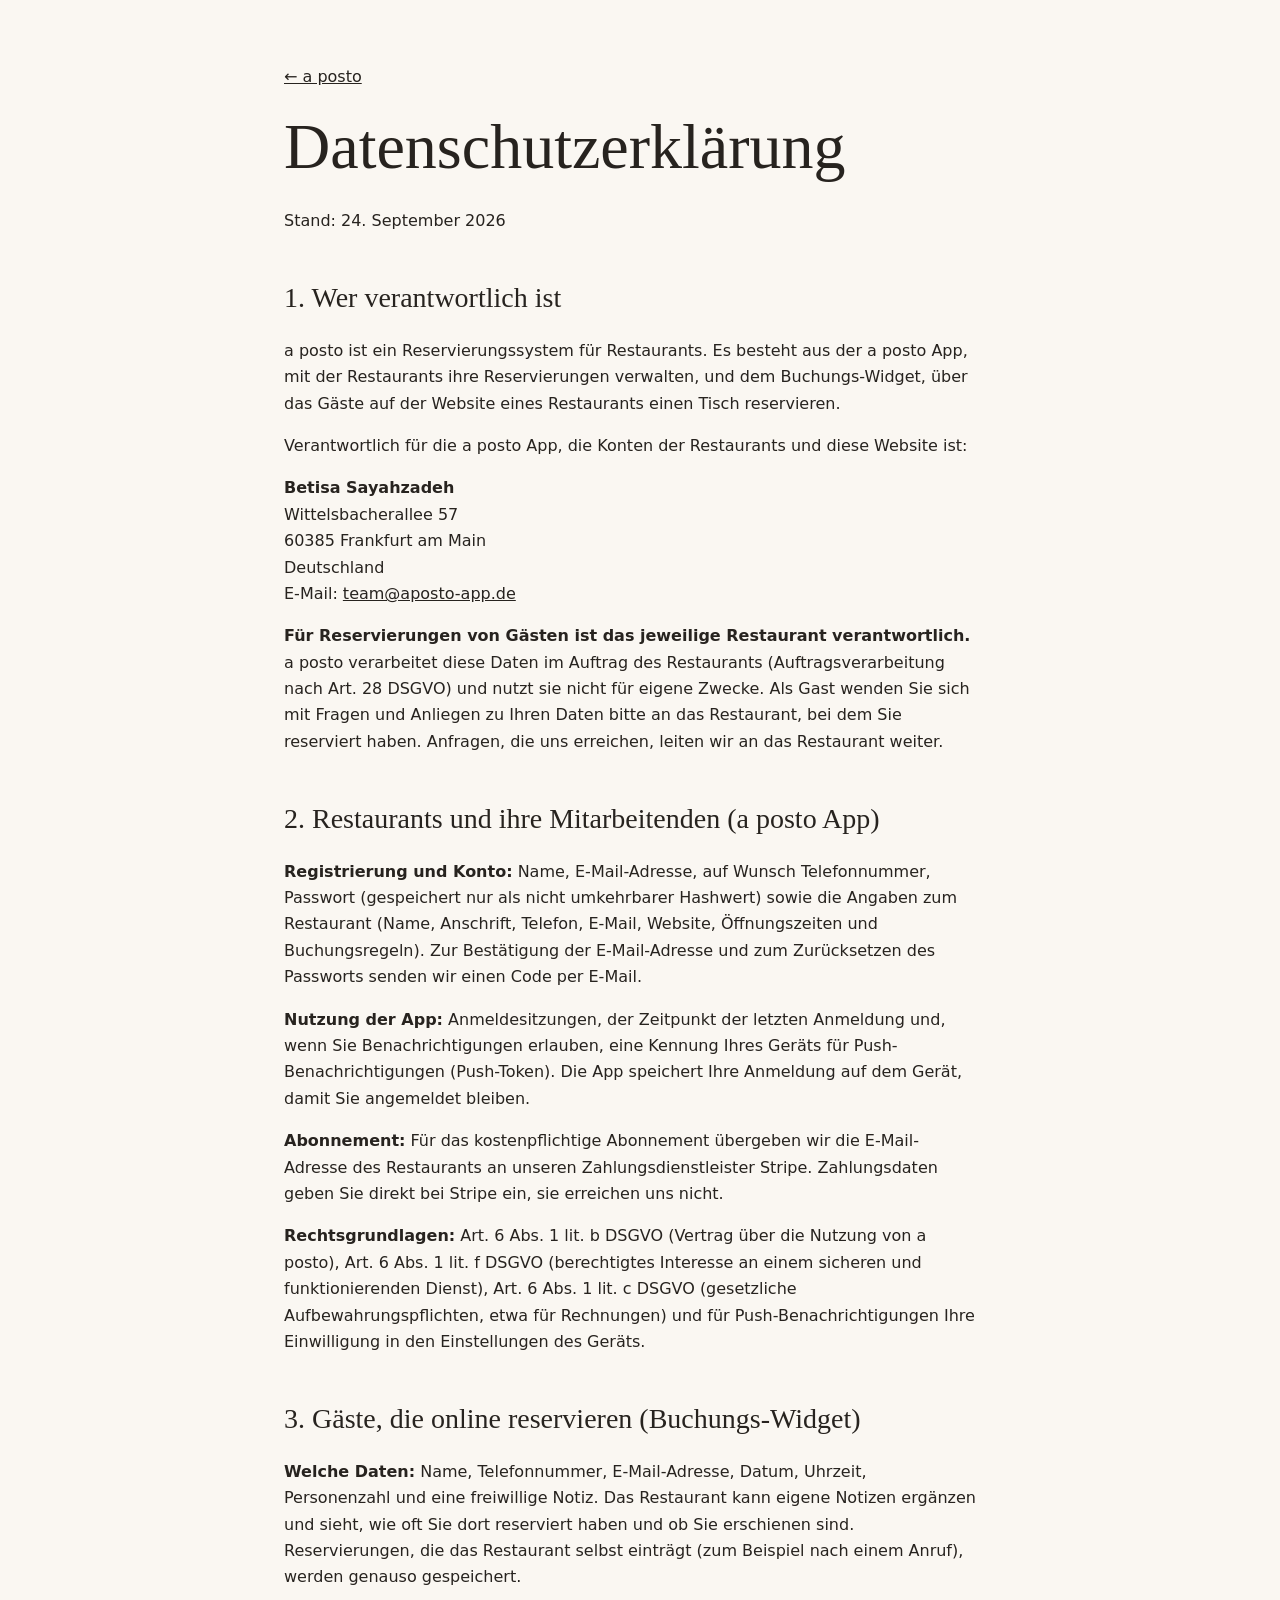
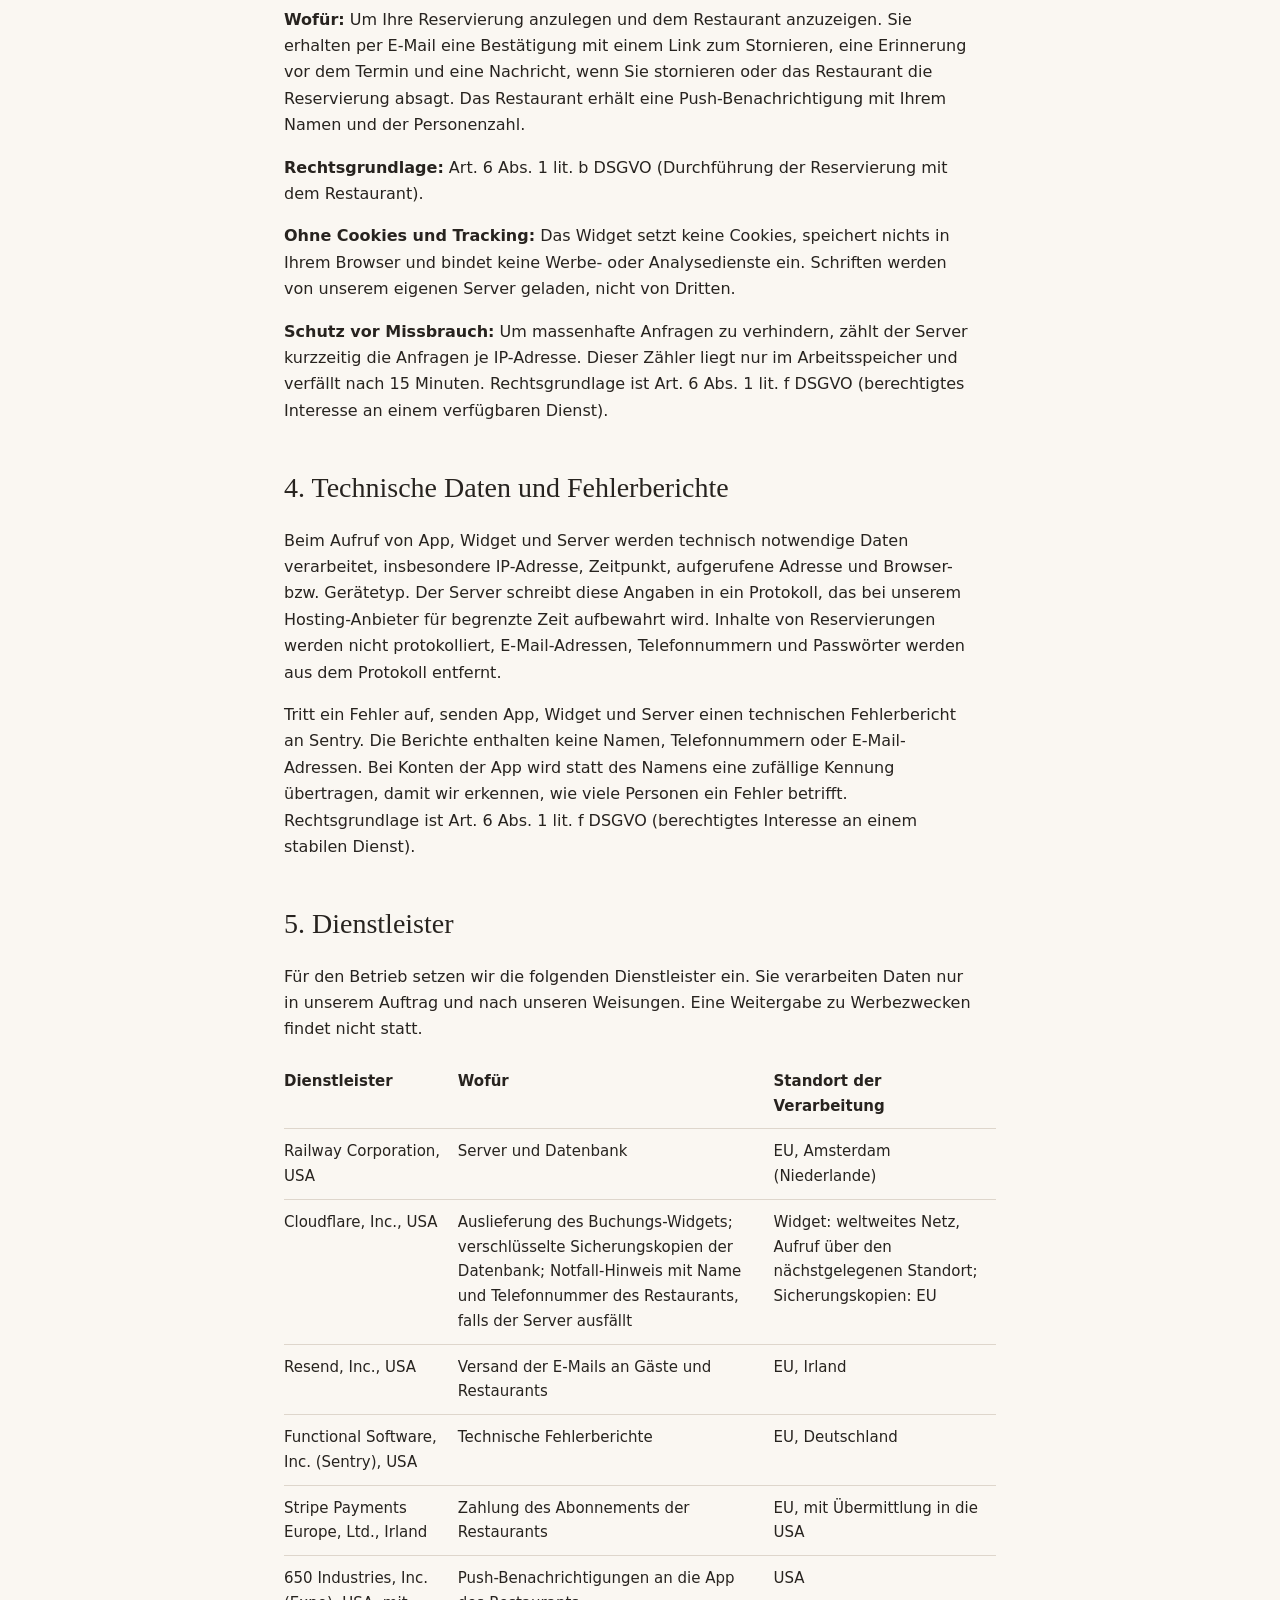
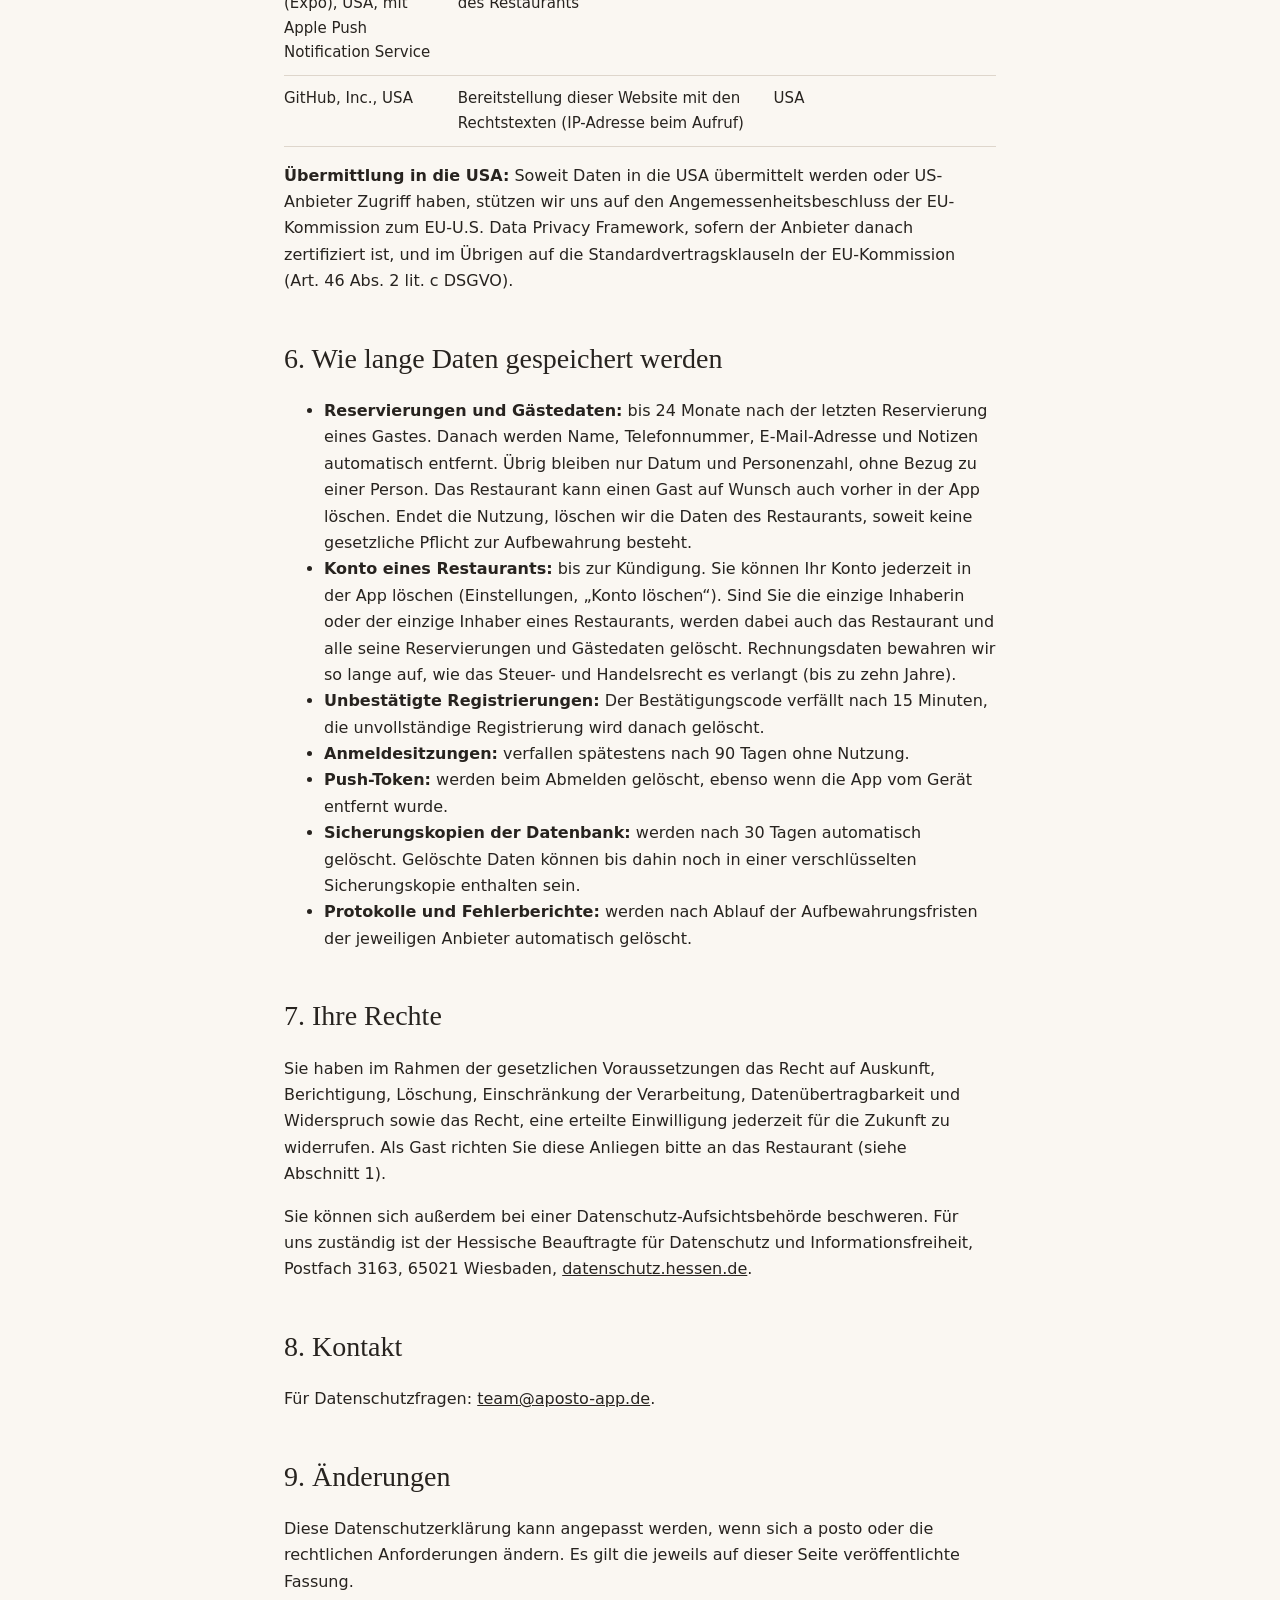
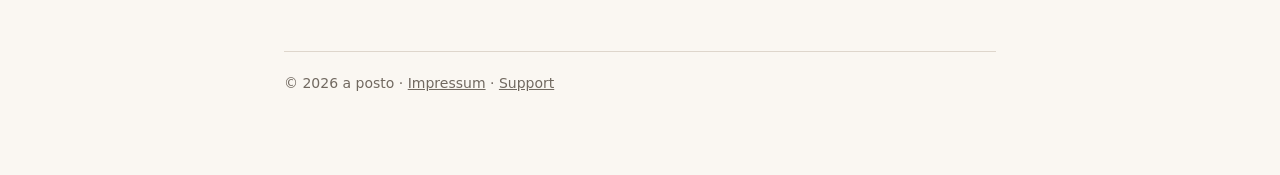
==== commit 85b09e34: "Datenschutz: Frist 24 Monate, Gast und Konto in der App löschen, Sicherungskopien (F36) Co-Authored-" ====
--- a/datenschutz.html
+++ b/datenschutz.html
@@ -44,12 +44,12 @@
 
 <h2>6. Wie lange Daten gespeichert werden</h2>
 <ul>
-<li><strong>Reservierungen und Gästedaten:</strong> solange das Restaurant a posto nutzt, oder bis das Restaurant sie löschen lässt. Endet die Nutzung, löschen wir die Daten des Restaurants, soweit keine gesetzliche Pflicht zur Aufbewahrung besteht.</li>
-<li><strong>Konto eines Restaurants:</strong> bis zur Kündigung. Rechnungsdaten bewahren wir so lange auf, wie das Steuer- und Handelsrecht es verlangt (bis zu zehn Jahre).</li>
+<li><strong>Reservierungen und Gästedaten:</strong> bis 24 Monate nach der letzten Reservierung eines Gastes. Danach werden Name, Telefonnummer, E-Mail-Adresse und Notizen automatisch entfernt. Übrig bleiben nur Datum und Personenzahl, ohne Bezug zu einer Person. Das Restaurant kann einen Gast auf Wunsch auch vorher in der App löschen. Endet die Nutzung, löschen wir die Daten des Restaurants, soweit keine gesetzliche Pflicht zur Aufbewahrung besteht.</li>
+<li><strong>Konto eines Restaurants:</strong> bis zur Kündigung. Sie können Ihr Konto jederzeit in der App löschen (Einstellungen, „Konto löschen“). Sind Sie die einzige Inhaberin oder der einzige Inhaber eines Restaurants, werden dabei auch das Restaurant und alle seine Reservierungen und Gästedaten gelöscht. Rechnungsdaten bewahren wir so lange auf, wie das Steuer- und Handelsrecht es verlangt (bis zu zehn Jahre).</li>
 <li><strong>Unbestätigte Registrierungen:</strong> Der Bestätigungscode verfällt nach 15 Minuten, die unvollständige Registrierung wird danach gelöscht.</li>
 <li><strong>Anmeldesitzungen:</strong> verfallen spätestens nach 90 Tagen ohne Nutzung.</li>
 <li><strong>Push-Token:</strong> werden beim Abmelden gelöscht, ebenso wenn die App vom Gerät entfernt wurde.</li>
-<li><strong>Sicherungskopien der Datenbank:</strong> werden nach 30 Tagen automatisch gelöscht.</li>
+<li><strong>Sicherungskopien der Datenbank:</strong> werden nach 30 Tagen automatisch gelöscht. Gelöschte Daten können bis dahin noch in einer verschlüsselten Sicherungskopie enthalten sein.</li>
 <li><strong>Protokolle und Fehlerberichte:</strong> werden nach Ablauf der Aufbewahrungsfristen der jeweiligen Anbieter automatisch gelöscht.</li>
 </ul>
 
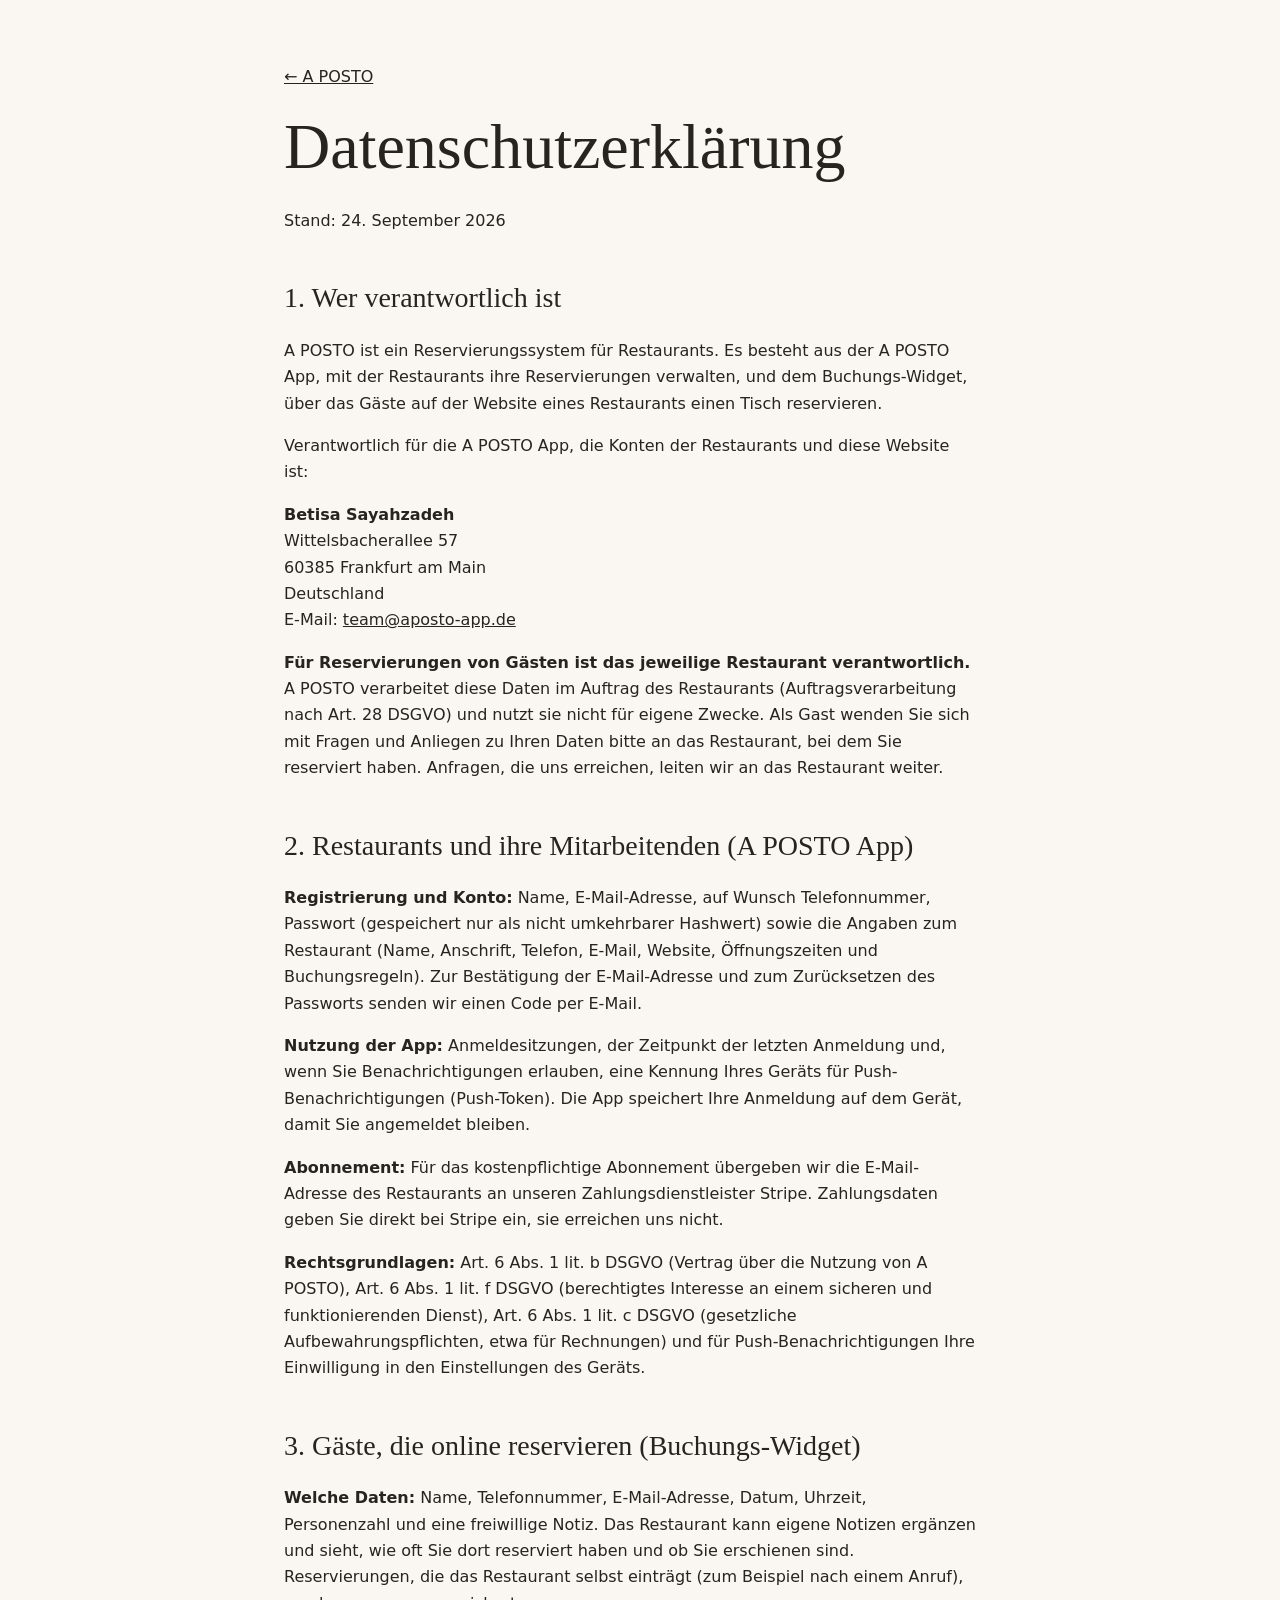
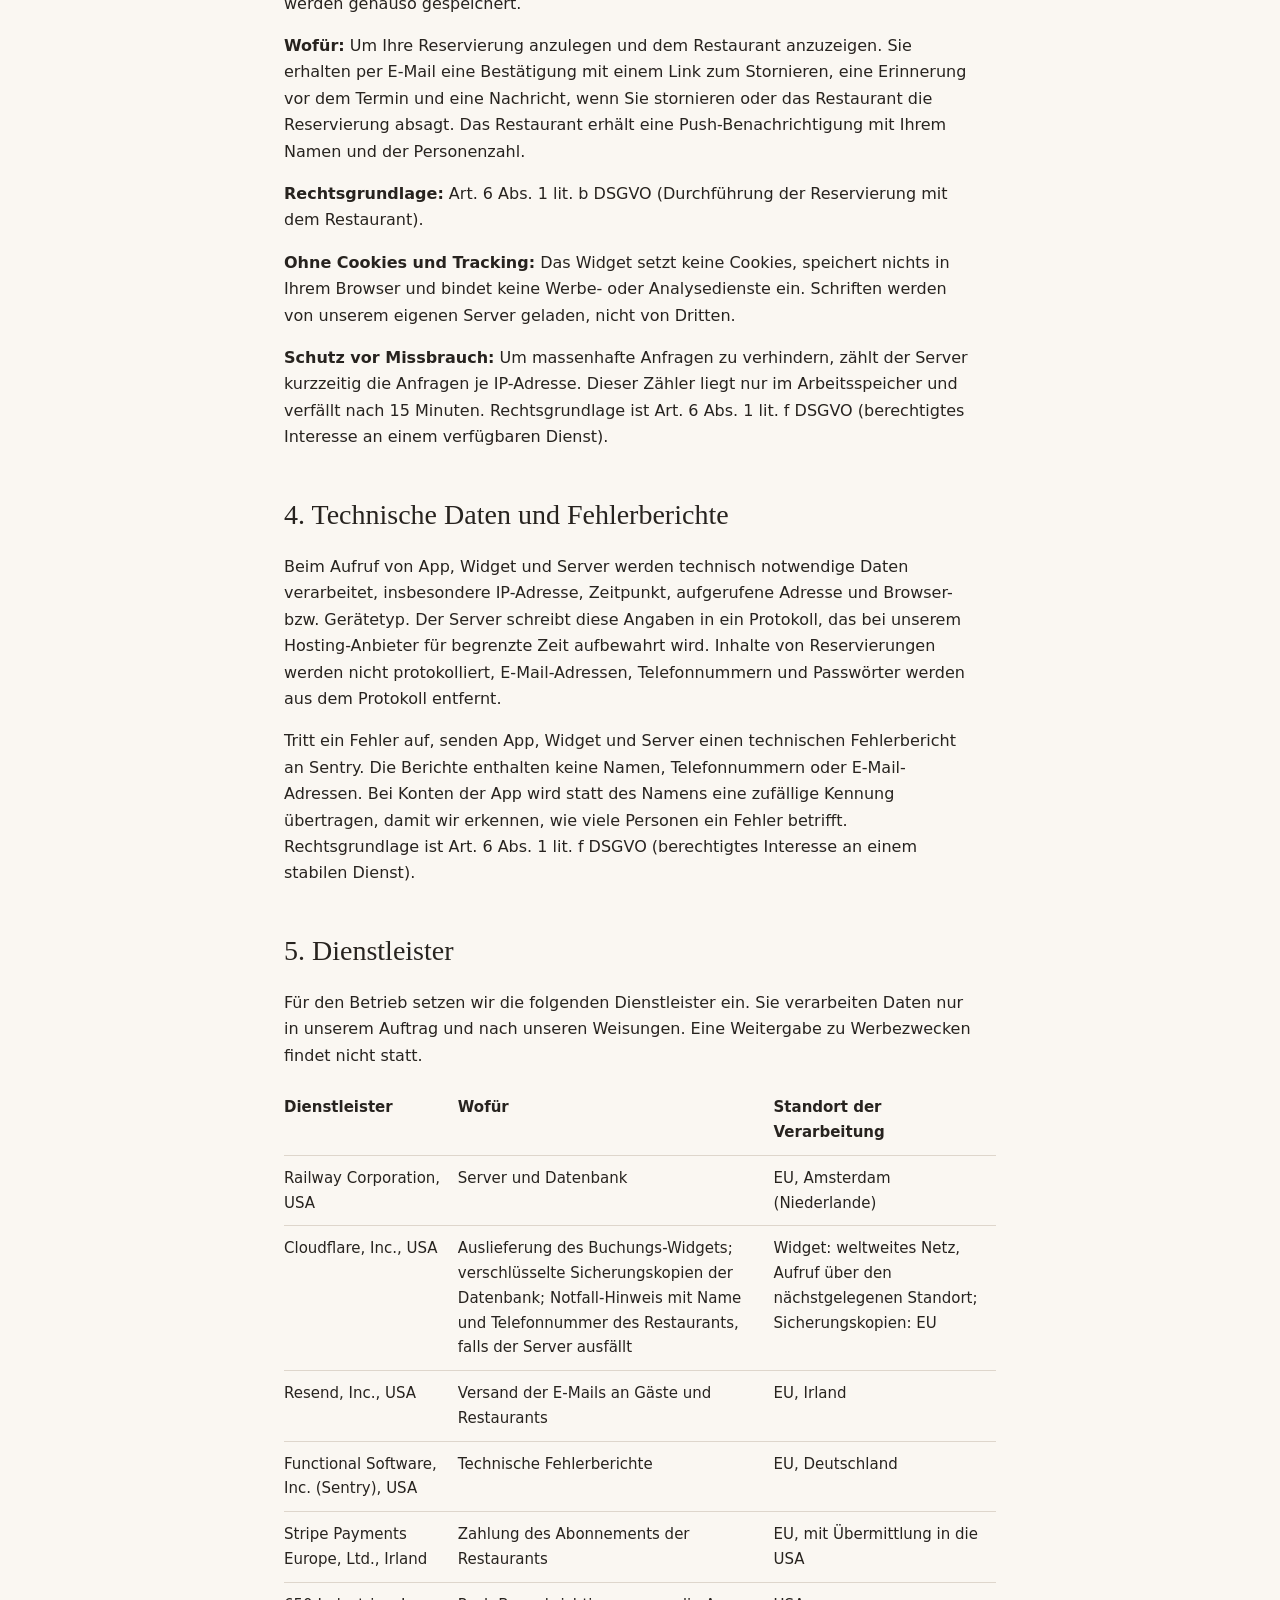
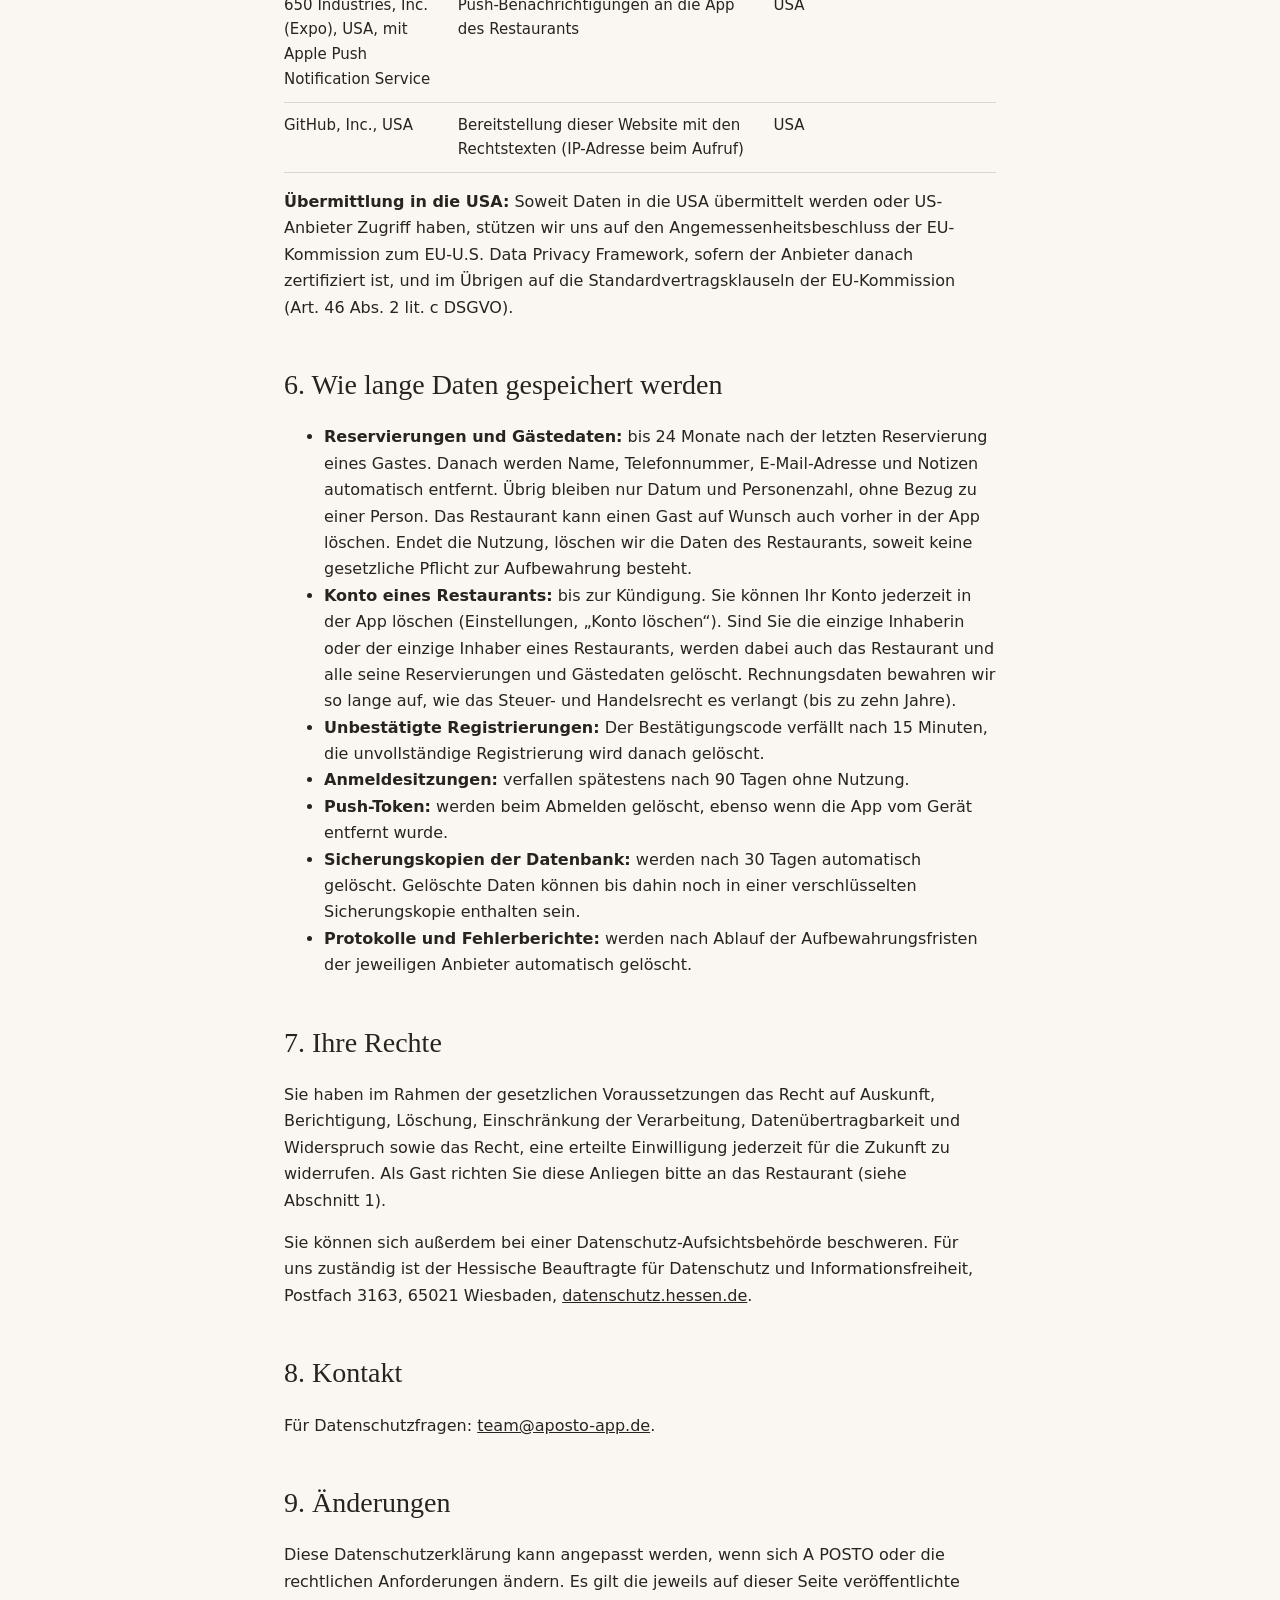
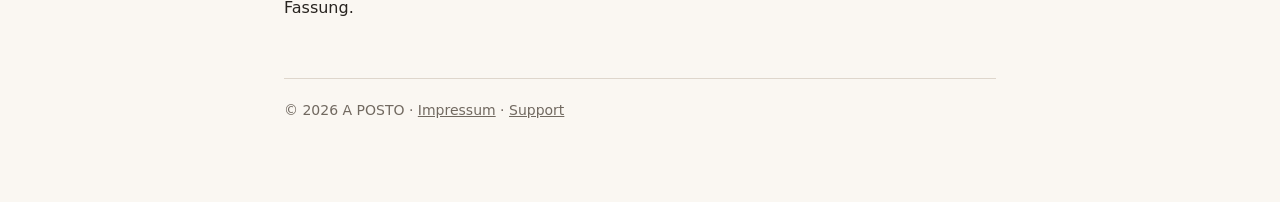
==== commit 525b49d8: "fix: capitalize A POSTO in legal pages" ====
--- a/datenschutz.html
+++ b/datenschutz.html
@@ -1,19 +1,19 @@
 <!doctype html>
-<html lang="de"><head><meta charset="utf-8"><meta name="viewport" content="width=device-width, initial-scale=1"><title>Datenschutzerklärung – a posto</title><link rel="stylesheet" href="style.css"></head><body><main>
-<p><a href="index.html">← a posto</a></p><h1>Datenschutzerklärung</h1>
+<html lang="de"><head><meta charset="utf-8"><meta name="viewport" content="width=device-width, initial-scale=1"><title>Datenschutzerklärung – A POSTO</title><link rel="stylesheet" href="style.css"></head><body><main>
+<p><a href="index.html">← A POSTO</a></p><h1>Datenschutzerklärung</h1>
 <p>Stand: 24. September 2026</p>
 
 <h2>1. Wer verantwortlich ist</h2>
-<p>a posto ist ein Reservierungssystem für Restaurants. Es besteht aus der a posto App, mit der Restaurants ihre Reservierungen verwalten, und dem Buchungs-Widget, über das Gäste auf der Website eines Restaurants einen Tisch reservieren.</p>
-<p>Verantwortlich für die a posto App, die Konten der Restaurants und diese Website ist:</p>
+<p>A POSTO ist ein Reservierungssystem für Restaurants. Es besteht aus der A POSTO App, mit der Restaurants ihre Reservierungen verwalten, und dem Buchungs-Widget, über das Gäste auf der Website eines Restaurants einen Tisch reservieren.</p>
+<p>Verantwortlich für die A POSTO App, die Konten der Restaurants und diese Website ist:</p>
 <p><strong>Betisa Sayahzadeh</strong><br>Wittelsbacherallee 57<br>60385 Frankfurt am Main<br>Deutschland<br>E-Mail: <a href="mailto:team@aposto-app.de">team@aposto-app.de</a></p>
-<p><strong>Für Reservierungen von Gästen ist das jeweilige Restaurant verantwortlich.</strong> a posto verarbeitet diese Daten im Auftrag des Restaurants (Auftragsverarbeitung nach Art. 28 DSGVO) und nutzt sie nicht für eigene Zwecke. Als Gast wenden Sie sich mit Fragen und Anliegen zu Ihren Daten bitte an das Restaurant, bei dem Sie reserviert haben. Anfragen, die uns erreichen, leiten wir an das Restaurant weiter.</p>
+<p><strong>Für Reservierungen von Gästen ist das jeweilige Restaurant verantwortlich.</strong> A POSTO verarbeitet diese Daten im Auftrag des Restaurants (Auftragsverarbeitung nach Art. 28 DSGVO) und nutzt sie nicht für eigene Zwecke. Als Gast wenden Sie sich mit Fragen und Anliegen zu Ihren Daten bitte an das Restaurant, bei dem Sie reserviert haben. Anfragen, die uns erreichen, leiten wir an das Restaurant weiter.</p>
 
-<h2>2. Restaurants und ihre Mitarbeitenden (a posto App)</h2>
+<h2>2. Restaurants und ihre Mitarbeitenden (A POSTO App)</h2>
 <p><strong>Registrierung und Konto:</strong> Name, E-Mail-Adresse, auf Wunsch Telefonnummer, Passwort (gespeichert nur als nicht umkehrbarer Hashwert) sowie die Angaben zum Restaurant (Name, Anschrift, Telefon, E-Mail, Website, Öffnungszeiten und Buchungsregeln). Zur Bestätigung der E-Mail-Adresse und zum Zurücksetzen des Passworts senden wir einen Code per E-Mail.</p>
 <p><strong>Nutzung der App:</strong> Anmeldesitzungen, der Zeitpunkt der letzten Anmeldung und, wenn Sie Benachrichtigungen erlauben, eine Kennung Ihres Geräts für Push-Benachrichtigungen (Push-Token). Die App speichert Ihre Anmeldung auf dem Gerät, damit Sie angemeldet bleiben.</p>
 <p><strong>Abonnement:</strong> Für das kostenpflichtige Abonnement übergeben wir die E-Mail-Adresse des Restaurants an unseren Zahlungsdienstleister Stripe. Zahlungsdaten geben Sie direkt bei Stripe ein, sie erreichen uns nicht.</p>
-<p><strong>Rechtsgrundlagen:</strong> Art. 6 Abs. 1 lit. b DSGVO (Vertrag über die Nutzung von a posto), Art. 6 Abs. 1 lit. f DSGVO (berechtigtes Interesse an einem sicheren und funktionierenden Dienst), Art. 6 Abs. 1 lit. c DSGVO (gesetzliche Aufbewahrungspflichten, etwa für Rechnungen) und für Push-Benachrichtigungen Ihre Einwilligung in den Einstellungen des Geräts.</p>
+<p><strong>Rechtsgrundlagen:</strong> Art. 6 Abs. 1 lit. b DSGVO (Vertrag über die Nutzung von A POSTO), Art. 6 Abs. 1 lit. f DSGVO (berechtigtes Interesse an einem sicheren und funktionierenden Dienst), Art. 6 Abs. 1 lit. c DSGVO (gesetzliche Aufbewahrungspflichten, etwa für Rechnungen) und für Push-Benachrichtigungen Ihre Einwilligung in den Einstellungen des Geräts.</p>
 
 <h2>3. Gäste, die online reservieren (Buchungs-Widget)</h2>
 <p><strong>Welche Daten:</strong> Name, Telefonnummer, E-Mail-Adresse, Datum, Uhrzeit, Personenzahl und eine freiwillige Notiz. Das Restaurant kann eigene Notizen ergänzen und sieht, wie oft Sie dort reserviert haben und ob Sie erschienen sind. Reservierungen, die das Restaurant selbst einträgt (zum Beispiel nach einem Anruf), werden genauso gespeichert.</p>
@@ -61,6 +61,6 @@
 <p>Für Datenschutzfragen: <a href="mailto:team@aposto-app.de">team@aposto-app.de</a>.</p>
 
 <h2>9. Änderungen</h2>
-<p>Diese Datenschutzerklärung kann angepasst werden, wenn sich a posto oder die rechtlichen Anforderungen ändern. Es gilt die jeweils auf dieser Seite veröffentlichte Fassung.</p>
-<footer>© 2026 a posto · <a href="impressum.html">Impressum</a> · <a href="support.html">Support</a></footer>
+<p>Diese Datenschutzerklärung kann angepasst werden, wenn sich A POSTO oder die rechtlichen Anforderungen ändern. Es gilt die jeweils auf dieser Seite veröffentlichte Fassung.</p>
+<footer>© 2026 A POSTO · <a href="impressum.html">Impressum</a> · <a href="support.html">Support</a></footer>
 </main></body></html>
